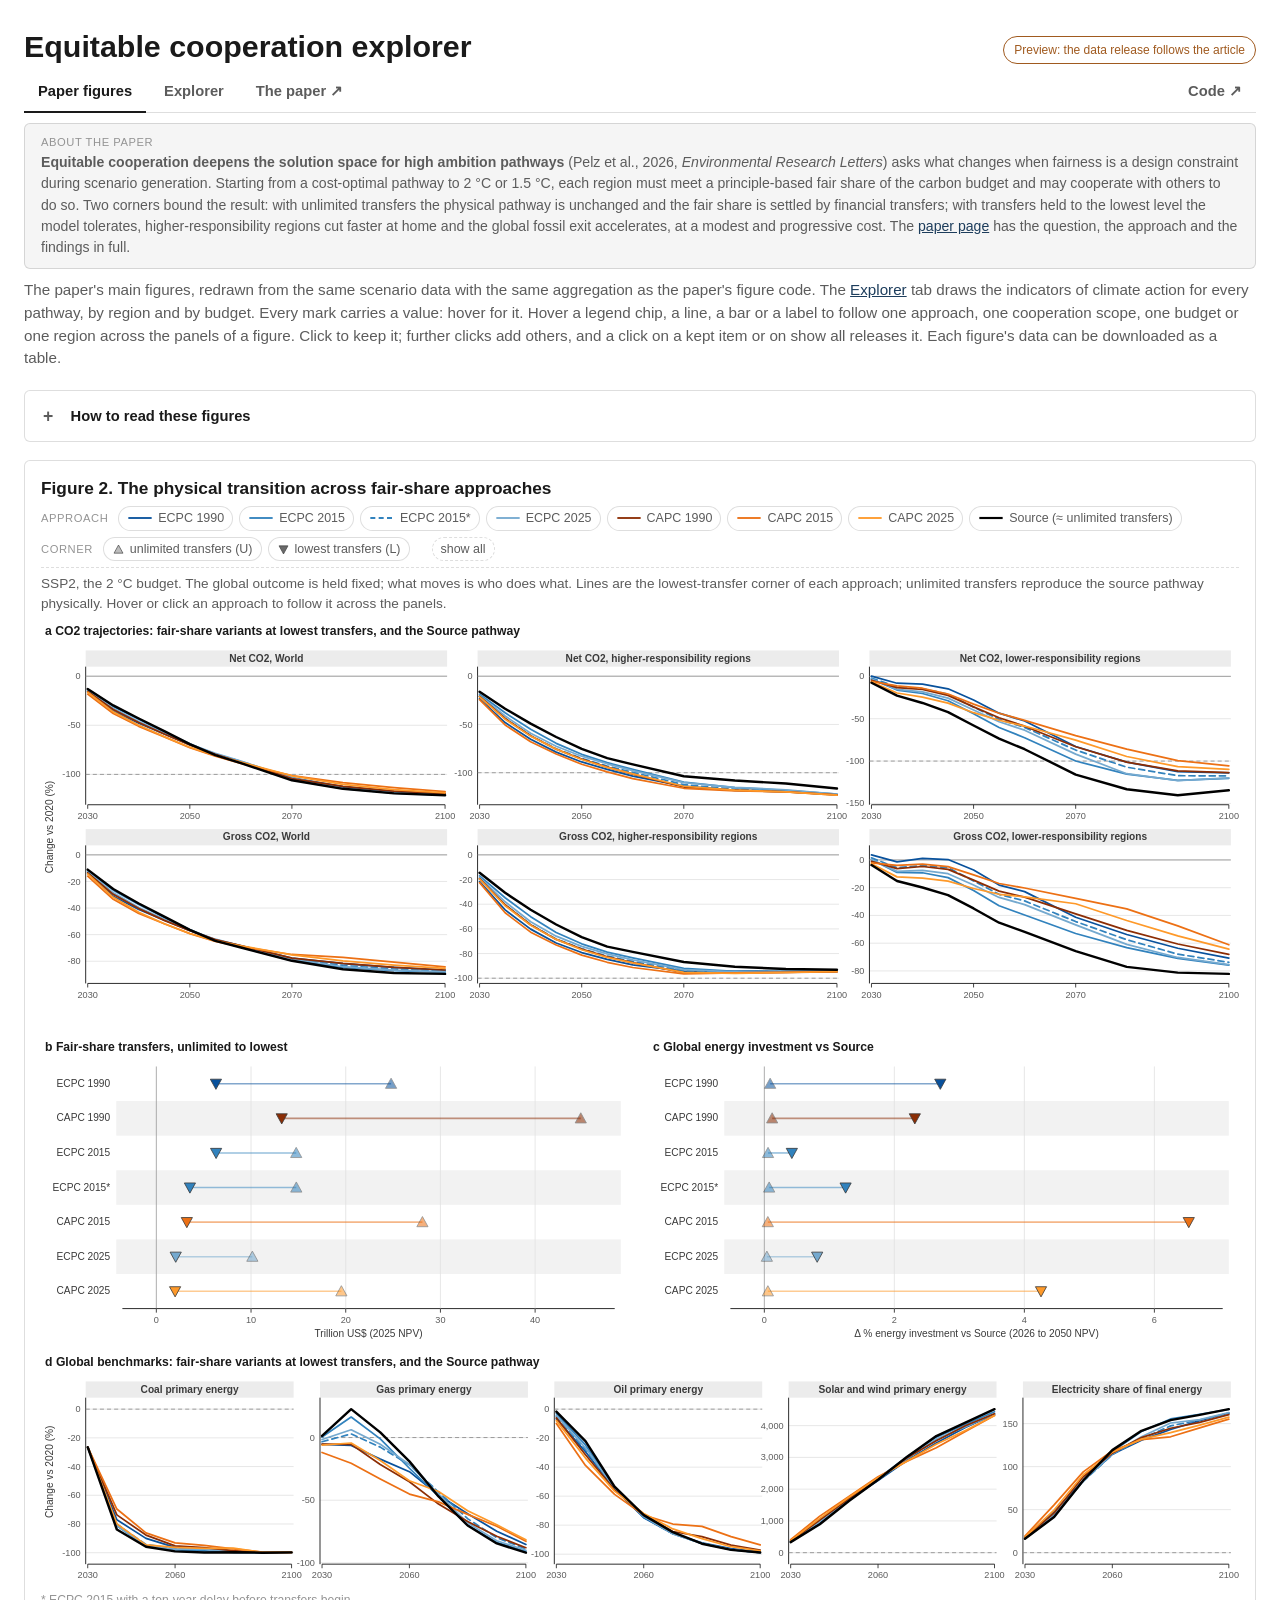
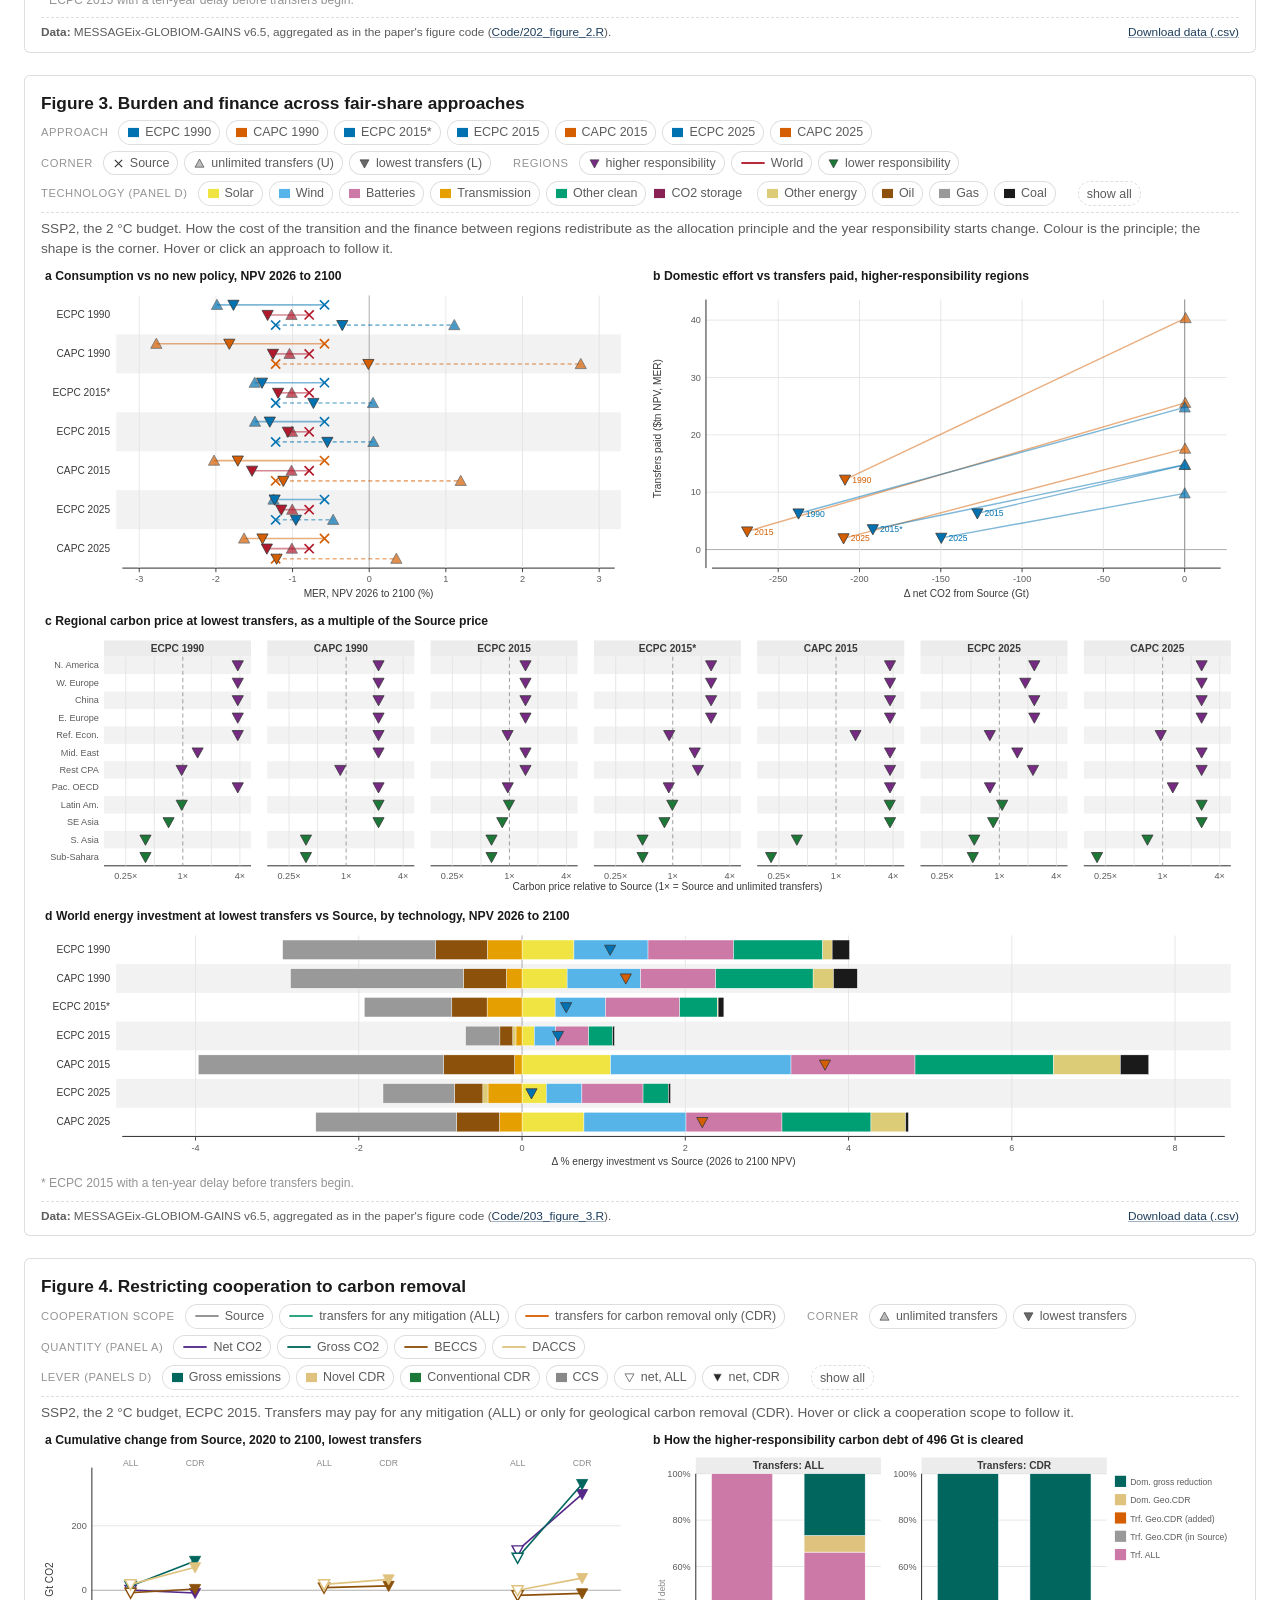
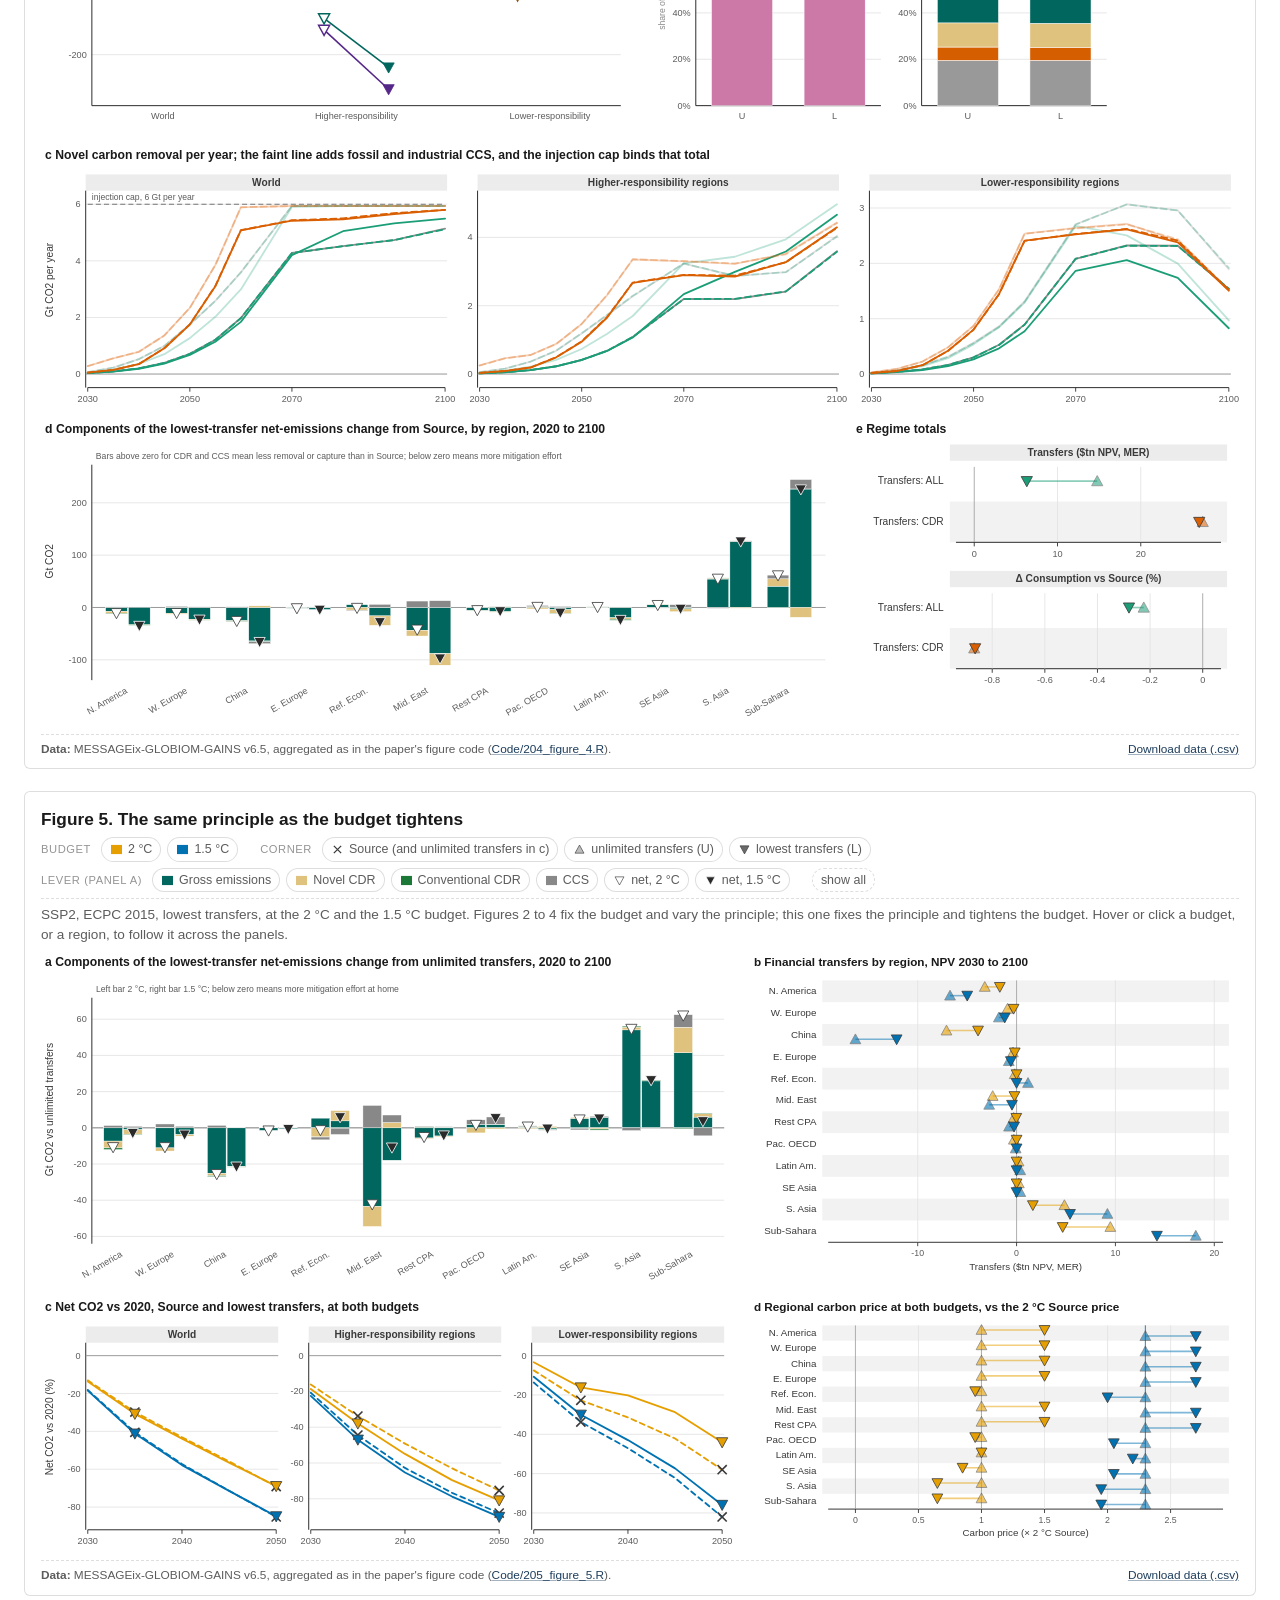
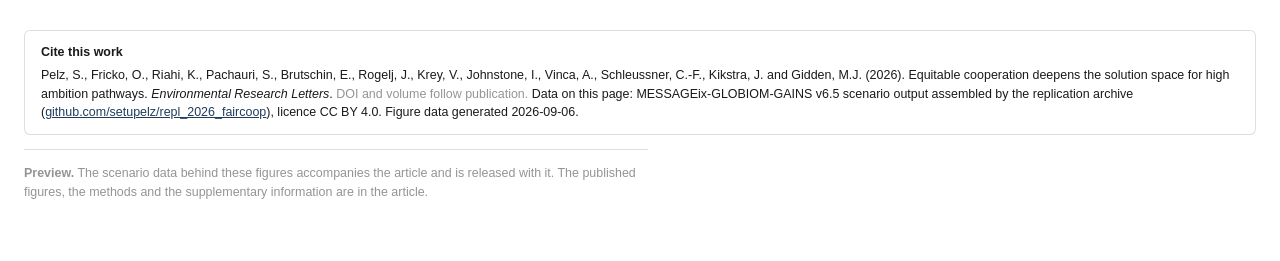
==== site/index.html @ 87c4bc82 "site: one how-to block on both tabs Fair shares and carbon debt, the two corners with their markers," ====
<!DOCTYPE html>
<html lang="en">
<head>
<meta charset="UTF-8">
<meta name="viewport" content="width=device-width, initial-scale=1.0">
<meta name="robots" content="noindex">
<title>Equitable cooperation deepens the solution space for high ambition pathways: explorer</title>
<link rel="stylesheet" href="app.css?v=11">
</head>
<body>
<div class="wrap">
  <header class="masthead">
    <h1>Equitable cooperation explorer</h1>
    <span class="badge">Preview: the data release follows the article</span>
  </header>
  <nav class="tabs"><a href="index.html" class="on">Paper figures</a><a href="explorer.html">Explorer</a><a href="https://setupelz.com/work/faircoop.html">The paper &#8599;</a><a href="https://github.com/setupelz/repl_2026_faircoop" class="right">Code &#8599;</a></nav>
  <div class="about">
    <div class="about-k">About the paper</div>
    <p><b>Equitable cooperation deepens the solution space for high ambition pathways</b> (Pelz et al., 2026,
    <em>Environmental Research Letters</em>) asks what changes when fairness is a design constraint during scenario
    generation. Starting from a cost-optimal pathway to 2 °C or 1.5 °C, each
    region must meet a principle-based fair share of the carbon budget and may cooperate with others to do so. Two
    corners bound the result: with unlimited transfers the physical pathway is unchanged and the fair share is settled
    by financial transfers; with transfers held to the lowest level the model tolerates, higher-responsibility regions cut faster at
    home and the global fossil exit accelerates, at a modest and progressive cost. The <a
    href="https://setupelz.com/work/faircoop.html">paper page</a> has the question, the approach and the findings in
    full.</p>
  </div>
  <p class="lede">The paper's main figures, redrawn from the same scenario data with the same aggregation as the paper's
  figure code. The <a href="explorer.html">Explorer</a> tab draws the indicators of climate action for every pathway,
  by region and by budget.
  Every mark carries a value: hover for it. Hover a legend chip, a line, a bar or a label to follow one approach, one cooperation scope, one budget or
  one region across the panels of a figure. Click to keep it; further clicks add others, and a click on a kept item
  or on show all releases it. Each figure's data can be downloaded as a table.</p>

  <details class="howto">
    <summary>How to read these figures</summary>
    <div class="howto-body">
      <div class="howto-note"><b>Fair shares and carbon debt.</b> Each region receives a share of the carbon budget
      under a fairness principle. A region that has already used more than its share carries a debt. It can pay the
      debt down by cutting emissions faster at home, by removing emissions at home, or by financing action in other
      regions.</div>
      <div class="howto-note"><b>The two corners.</b> Under <b>unlimited transfers</b> (U, up-pointing triangle in
      the paper figures) finance between regions is unlimited, the physical transition matches the cost-optimal
      source pathway, and the fair share is settled by financial transfers. Under <b>lowest transfers</b> (L,
      down-pointing triangle) finance is held to the lowest level the model tolerates, the higher-responsibility
      regions cut fossil fuels faster at home, and the regions with less historical responsibility gain room relative
      to the source pathway. A cross marks the source pathway.</div>
      <div class="howto-note"><b>The fair-share variants.</b> ECPC shares the budget by equal cumulative emissions
      per person, CAPC adjusts that share for capability, and the year is when responsibility starts to count (1990,
      2015 or 2025). The default pair is ECPC 2015 on the SSP2 narrative. ECPC 2015* is ECPC 2015 with a ten-year
      delay before transfers begin. Further pairs change the narrative (SSP1), the cooperation channel (novel carbon
      removal only) or the discount rate (1%). Each pair has both corners.</div>
      <div class="howto-note"><b>The carbon budgets.</b> Two budgets, both counted from 2020 and both allowing
      overshoot: one consistent with about 2 °C at a two-in-three chance and one with 1.5 °C at an even chance. The
      budget binds the emissions the fair-share rules cover. Land use, international shipping and aviation sit
      outside it, so total CO2 over 2020 to 2100 lands within a few percent of the budget for every line.</div>
      <div class="howto-note"><b>Transfers, investment and consumption.</b> Transfers and investment are present
      values at 2025 of flows from 2026, in market exchange rate dollars. Consumption changes are the same present
      value against the no-new-policy baseline or against the source pathway.</div>
    </div>
  </details>

  <div class="grid" id="figgrid"></div>

  <footer>
    <div class="citeblock"><b>Cite this work</b>
    Pelz, S., Fricko, O., Riahi, K., Pachauri, S., Brutschin, E., Rogelj, J., Krey, V., Johnstone, I., Vinca, A.,
    Schleussner, C.-F., Kikstra, J. and Gidden, M.J. (2026). Equitable cooperation deepens the solution space for
    high ambition pathways. <em>Environmental Research Letters</em>.
    <span class="faint">DOI and volume follow publication.</span>
    Data on this page: MESSAGEix-GLOBIOM-GAINS v6.5 scenario output assembled by the replication archive
    (<a href="https://github.com/setupelz/repl_2026_faircoop">github.com/setupelz/repl_2026_faircoop</a>),
    licence CC BY 4.0. Figure data generated <span id="generated"></span>.</div>
    <p class="foot-note"><b>Preview.</b> The scenario data behind these figures accompanies the article and is
    released with it. The published figures, the methods and the supplementary information are in the article.</p>
  </footer>
</div>
<div id="tip"></div>
<script src="vendor/d3.v7.min.js"></script>
<script src="figures.js?v=3"></script>
</body>
</html>
---- site/app.css ----
:root{
  --bg:#ffffff; --surface:#ffffff; --surface2:#f5f5f5; --border:rgba(0,0,0,.13);
  --text:#1a1a1a; --text-dim:#5c5c5c; --text-faint:#949494;
  --u:#E69F00; --l:#0072B2; --link:#1d3d5c; --warn:#a05a1f;
  --radius:6px;
}
@media (prefers-color-scheme: dark){
  :root{
    --bg:#1c1a18; --surface:#242220; --surface2:#2c2926; --border:rgba(255,245,235,.13);
    --text:#ece7e0; --text-dim:#a89f94; --text-faint:#7a7268; --link:#9fc1e0;
    --warn:#d69a55;
  }
}
*{box-sizing:border-box; margin:0}
body{background:var(--bg); color:var(--text); font-family:Arial,Helvetica,sans-serif; font-size:15px; line-height:1.5;}
.wrap{max-width:1280px; margin:0 auto; padding:28px 24px 60px}
header.masthead{display:flex; justify-content:space-between; align-items:flex-end; gap:16px; flex-wrap:wrap; margin-bottom:6px}
h1{font-weight:700; font-size:clamp(1.5rem,2.6vw,1.9rem); line-height:1.2}
.badge{font-size:.75rem; padding:4px 10px; border:1px solid var(--warn); color:var(--warn); border-radius:99px; white-space:nowrap}
.lede{color:var(--text-dim); margin:10px 0 20px; font-size:.95rem}
nav.tabs{display:flex; gap:4px; border-bottom:1px solid var(--border); margin:8px 0 6px}
nav.tabs a{padding:8px 14px; text-decoration:none; color:var(--text-dim); border-bottom:2px solid transparent; margin-bottom:-1px; font-weight:600; font-size:.92rem}
nav.tabs a.on{color:var(--text); border-bottom-color:var(--text)}
.prose{max-width:92ch; font-size:.95rem; line-height:1.6}
.prose h2{font-size:1.15rem; margin:26px 0 8px}
.prose p{margin:6px 0}
.prose ul{margin:6px 0 6px 1.2em}
.prose li{margin:3px 0}
.prose code{font-size:.85em}
.faint{color:var(--text-faint)}
a{color:var(--link)}
/* ---------- how to read ---------- */
details.howto{background:var(--surface); border:1px solid var(--border); border-radius:var(--radius); margin-bottom:18px; overflow:hidden}
details.howto summary{cursor:pointer; padding:12px 18px; font-weight:600; font-size:.92rem; list-style:none; display:flex; align-items:center; gap:10px}
details.howto summary::before{content:"+"; font-size:1.1rem; color:var(--text-dim); width:1em}
details.howto[open] summary::before{content:"–"}
.howto-body{padding:4px 20px 12px; border-top:1px solid var(--border)}
.howto-note{font-size:.86rem; color:var(--text-dim); line-height:1.55; padding-top:10px}
.howto-note + .howto-note{border-top:1px dashed var(--border); margin-top:8px}
/* ---------- controls ---------- */
.controls{display:flex; flex-wrap:wrap; gap:14px 26px; align-items:flex-start; background:var(--surface); border:1px solid var(--border); border-radius:var(--radius); padding:12px 16px; margin-bottom:10px}
.ctl{display:flex; flex-direction:column; gap:4px; min-width:0}
.ctl label{font-size:.72rem; letter-spacing:.05em; text-transform:uppercase; color:var(--text-faint)}
.seg{display:inline-flex; border:1px solid var(--border); border-radius:99px; overflow:hidden}
.seg button{border:none; background:none; color:var(--text-dim); font:inherit; font-size:.82rem; padding:4px 12px; cursor:pointer}
.seg button + button{border-left:1px solid var(--border)}
.seg button.on{background:var(--text); color:var(--bg)}
.ctl select{font:inherit; font-size:.85rem; padding:4px 8px; border:1px solid var(--border); border-radius:var(--radius); background:var(--surface); color:var(--text); max-width:280px}
.check{display:inline-flex; align-items:center; gap:6px; font-size:.85rem; color:var(--text); cursor:pointer}
.check.off{color:var(--text-faint); cursor:default}
.drawer{flex-basis:100%}
.drawer summary{cursor:pointer; font-size:.82rem; color:var(--text-dim); list-style:none}
.drawer summary::before{content:"▸ "; color:var(--text-faint)}
.drawer[open] summary::before{content:"▾ "}
.chipgroups{display:flex; flex-wrap:wrap; gap:10px 28px; padding:8px 0 2px}
.chipgroup{display:flex; flex-direction:column; gap:5px}
.chipgroup .gl{font-size:.7rem; letter-spacing:.05em; text-transform:uppercase; color:var(--text-faint)}
.chips{display:flex; flex-wrap:wrap; gap:6px}
.chip{border:1px solid var(--border); background:var(--surface); color:var(--text-dim); border-radius:99px; font:inherit; font-size:.78rem; padding:3px 10px; cursor:pointer; display:inline-flex; align-items:center; gap:6px}
.chip.on{border-color:var(--text); color:var(--text); background:var(--surface2)}
.chip:disabled{opacity:.4; cursor:not-allowed}
.chip.default{cursor:default; background:var(--text); color:var(--bg); border-color:var(--text)}
.chip svg{width:26px; height:8px; overflow:visible}
.drawer .note{font-size:.74rem; color:var(--text-faint); padding-top:6px}
/* ---------- legend ---------- */
.legendbar{display:flex; flex-wrap:wrap; gap:6px 18px; font-size:.8rem; color:var(--text-dim); padding:4px 4px 10px}
.legendbar .li{display:inline-flex; align-items:center; gap:7px}
.legendbar svg{width:30px; height:10px; overflow:visible}
/* ---------- cumulative strip ---------- */
.strip{background:var(--surface); border:1px solid var(--border); border-radius:var(--radius); padding:12px 16px 8px; margin-bottom:18px}
.strip h2{font-weight:700; font-size:1rem; line-height:1.3}
.strip .sub{font-size:.82rem; color:var(--text-dim); margin:2px 0 6px}
.strip svg{width:100%; height:auto; display:block; background:#ffffff; border-radius:4px}
.multiples .mhead{display:flex; justify-content:space-between; gap:16px; align-items:flex-start; flex-wrap:wrap; margin-bottom:8px}
.multiples .ctl{display:flex; flex-direction:column; gap:4px}
.multiples .ctl label{font-size:.72rem; letter-spacing:.05em; text-transform:uppercase; color:var(--text-faint)}
.multiples select{font:inherit; font-size:.85rem; padding:4px 8px; border:1px solid var(--border); border-radius:var(--radius); background:var(--surface); color:var(--text); max-width:360px}
/* ---------- grid ---------- */
.grid{display:grid; grid-template-columns:1fr; gap:22px; align-items:start; margin-top:8px}
@media (max-width:480px){ .grid{grid-template-columns:1fr} }
.card{background:var(--surface); border:1px solid var(--border); border-radius:var(--radius); padding:14px 16px 10px; min-width:0}
.card h2{font-weight:700; font-size:1.08rem; line-height:1.3}
.card .sub{font-size:.85rem; color:var(--text-dim); margin:3px 0 8px; line-height:1.45}
/* The chart is always drawn on a white ground, so its fixed colours read under either page theme. */
.card svg.panelchart{width:100%; height:auto; display:block; user-select:none; -webkit-user-select:none; background:#ffffff; border-radius:4px}
.datafoot{font-size:.74rem; color:var(--text-dim); border-top:1px dashed var(--border); margin-top:8px; padding-top:6px; display:flex; justify-content:space-between; gap:12px; flex-wrap:wrap; align-items:baseline}
.datafoot a{color:var(--link); cursor:pointer; text-decoration:underline; text-decoration-color:rgba(29,61,92,.4)}
.datafoot .actions{white-space:nowrap}
/* ---------- modal ---------- */
#modal-overlay{position:fixed; inset:0; background:rgba(20,16,12,.45); z-index:50; display:none; align-items:flex-start; justify-content:center; padding:6vh 16px}
#modal-overlay.show{display:flex}
#modal{background:var(--bg); border:1px solid var(--border); border-radius:8px; max-width:640px; width:100%; max-height:82vh; overflow-y:auto; padding:20px 22px}
#modal h3{font-weight:700; font-size:1rem; margin-bottom:2px; display:flex; justify-content:space-between; align-items:baseline}
#modal h3 button{border:none; background:none; font-size:1.1rem; color:var(--text-dim); cursor:pointer}
#modal h4{font-size:.85rem; font-weight:700; color:var(--text); margin:16px 0 6px}
#modal .srcblock{border-left:2px solid var(--border); padding:6px 12px; margin:8px 0; font-size:.8rem}
#modal .srcblock .meta{color:var(--text-faint); font-size:.74rem; margin-top:4px}
#modal .citebox{background:var(--surface); border:1px solid var(--border); border-radius:var(--radius); padding:8px 12px; font-size:.76rem; margin-top:6px}
.citeblock{background:var(--surface); border:1px solid var(--border); border-radius:var(--radius); padding:12px 16px; margin-top:14px; font-size:.78rem}
.citeblock b{display:block; margin-bottom:4px}
.citeblock code{display:block; background:var(--surface2); border-radius:4px; padding:6px 9px; margin:6px 0; font-size:.7rem; white-space:pre-wrap}
footer{margin-top:34px}
.foot-note{font-size:.78rem; color:var(--text-faint); border-top:1px solid var(--border); padding-top:14px; max-width:90ch; margin-top:14px}
#tip{position:fixed; pointer-events:none; background:var(--text); color:var(--bg); font-size:.78rem; padding:6px 9px; border-radius:5px; opacity:0; transition:opacity .12s; max-width:280px; z-index:99; line-height:1.35}
@media (prefers-reduced-motion:no-preference){
  .card{animation:fadeUp .5s cubic-bezier(.2,.7,.3,1) backwards}
  @keyframes fadeUp{from{opacity:0; transform:translateY(8px)}}
  .panelchart path.series{transition:opacity .35s}
}

/* the control bar stays in view while scrolling */
.sticky-bar{position:sticky; top:0; z-index:20; background:var(--bg); box-shadow:0 6px 12px -8px rgba(0,0,0,.25); padding-top:4px}
.sticky-bar .controls{margin-bottom:6px}

/* ---------- paper figures tab ---------- */
nav.tabs a.right{margin-left:auto}
.figcard .figgrid{display:grid; grid-template-columns:repeat(12,1fr); gap:10px 18px; align-items:start; margin-top:8px}
.fpanel{min-width:0; background:#ffffff; border-radius:4px}
.fpanel svg{user-select:none; -webkit-user-select:none}
.fhead{position:sticky; top:0; z-index:6; background:var(--surface); padding:2px 0 6px; border-bottom:1px dashed var(--border); margin-bottom:6px}
.flegend{display:flex; flex-wrap:wrap; gap:6px 22px; margin:6px 0 0}
.fchip.static{border-color:transparent; padding-left:0}
.fchip.clear{border-style:dashed}
.flgroup{display:flex; flex-wrap:wrap; align-items:center; gap:4px 6px}
.flt{font-size:.7rem; letter-spacing:.05em; text-transform:uppercase; color:var(--text-faint); margin-right:4px}
.fchip{display:inline-flex; align-items:center; gap:5px; font-size:.78rem; color:var(--text-dim); padding:2px 8px; border:1px solid var(--border); border-radius:99px; background:var(--surface); transition:opacity .2s}
.fchip.dim{opacity:.35}
.fchip.pin{border-color:var(--text); color:var(--text)}
.fchip svg.ls{width:26px; height:10px; overflow:visible}
.fchip svg.ss{width:13px; height:13px; overflow:visible}
.fchip svg.sw{width:13px; height:11px}
.fnote{font-size:.76rem; color:var(--text-faint); margin-top:4px}
.figcard [data-k]{transition:opacity .2s}
@media (max-width:760px){ .figcard .figgrid{grid-template-columns:1fr} .fpanel{grid-column:span 1 !important} }

/* ---------- about the paper ---------- */
.about{background:var(--surface2); border:1px solid var(--border); border-radius:var(--radius); padding:10px 16px; margin:10px 0 6px; font-size:.88rem; color:var(--text-dim); line-height:1.5}
.about-k{font-size:.7rem; letter-spacing:.05em; text-transform:uppercase; color:var(--text-faint); margin-bottom:2px}
.about p{margin:0}
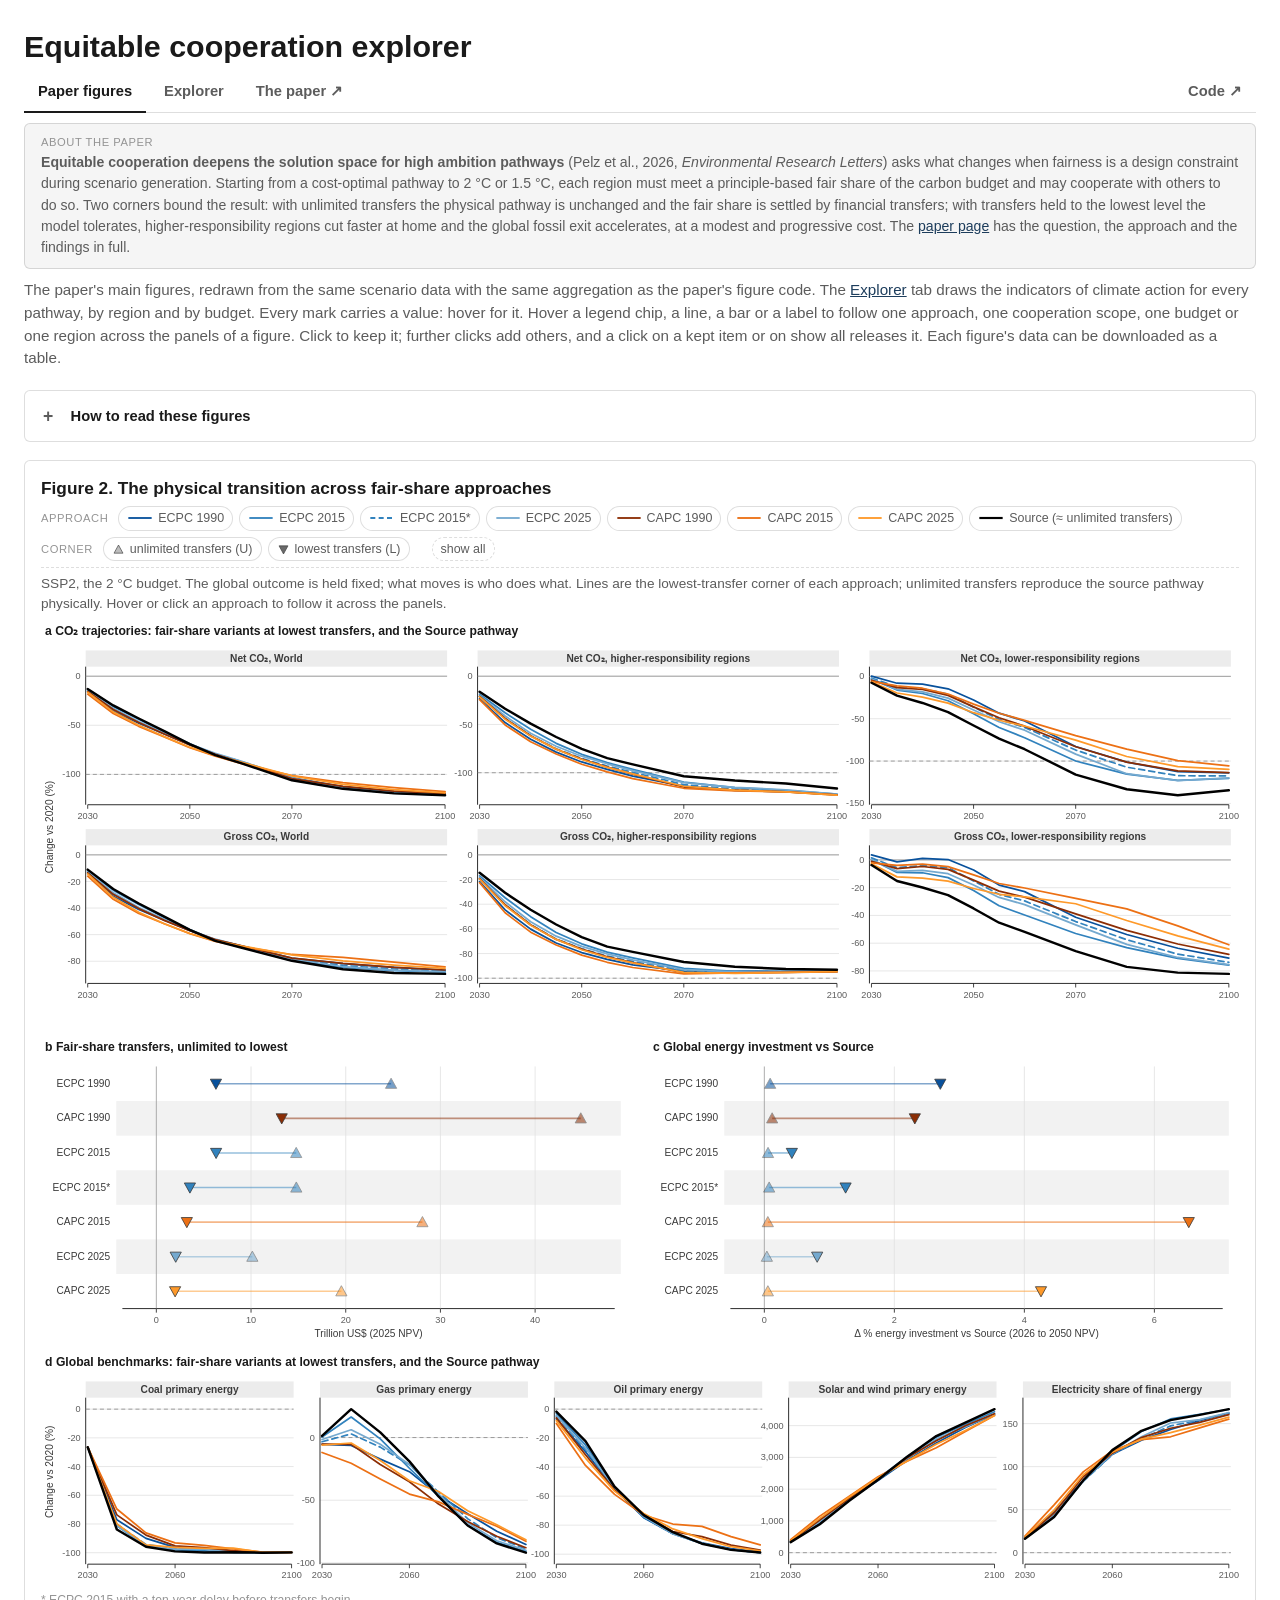
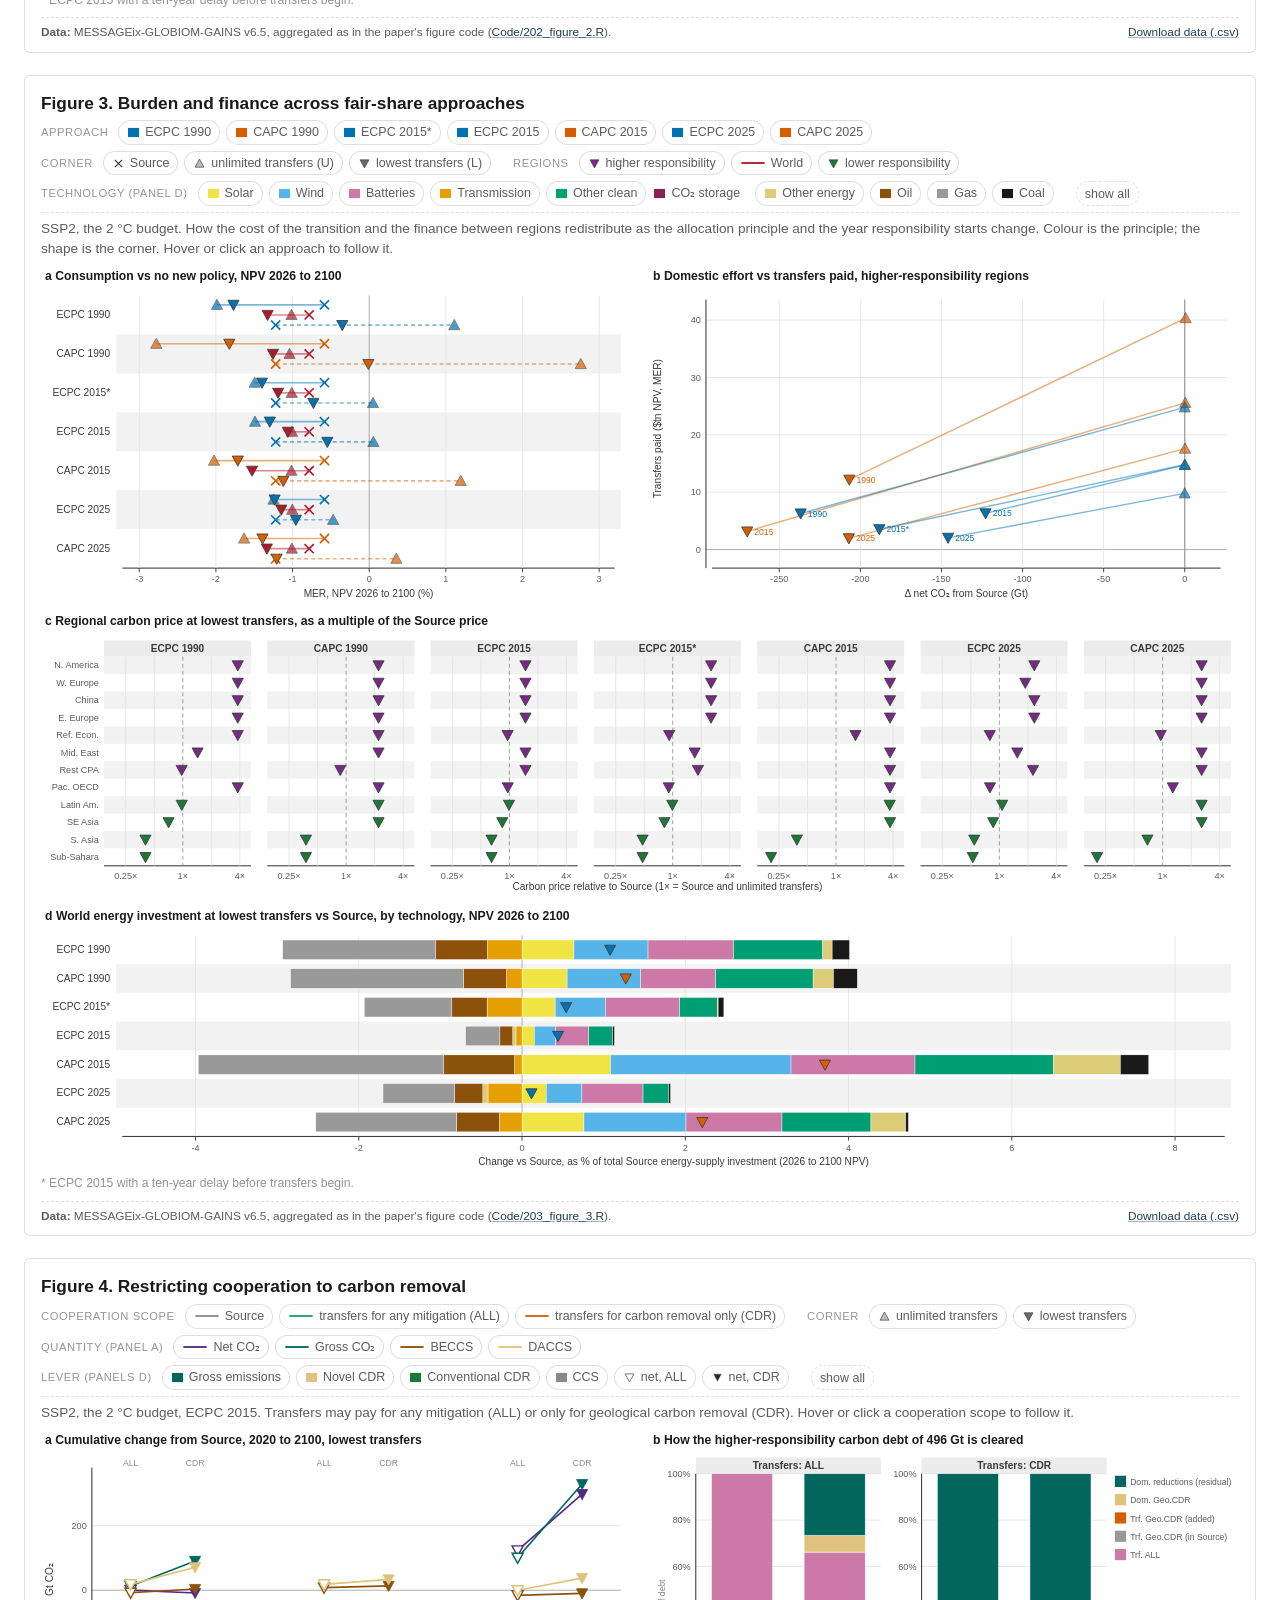
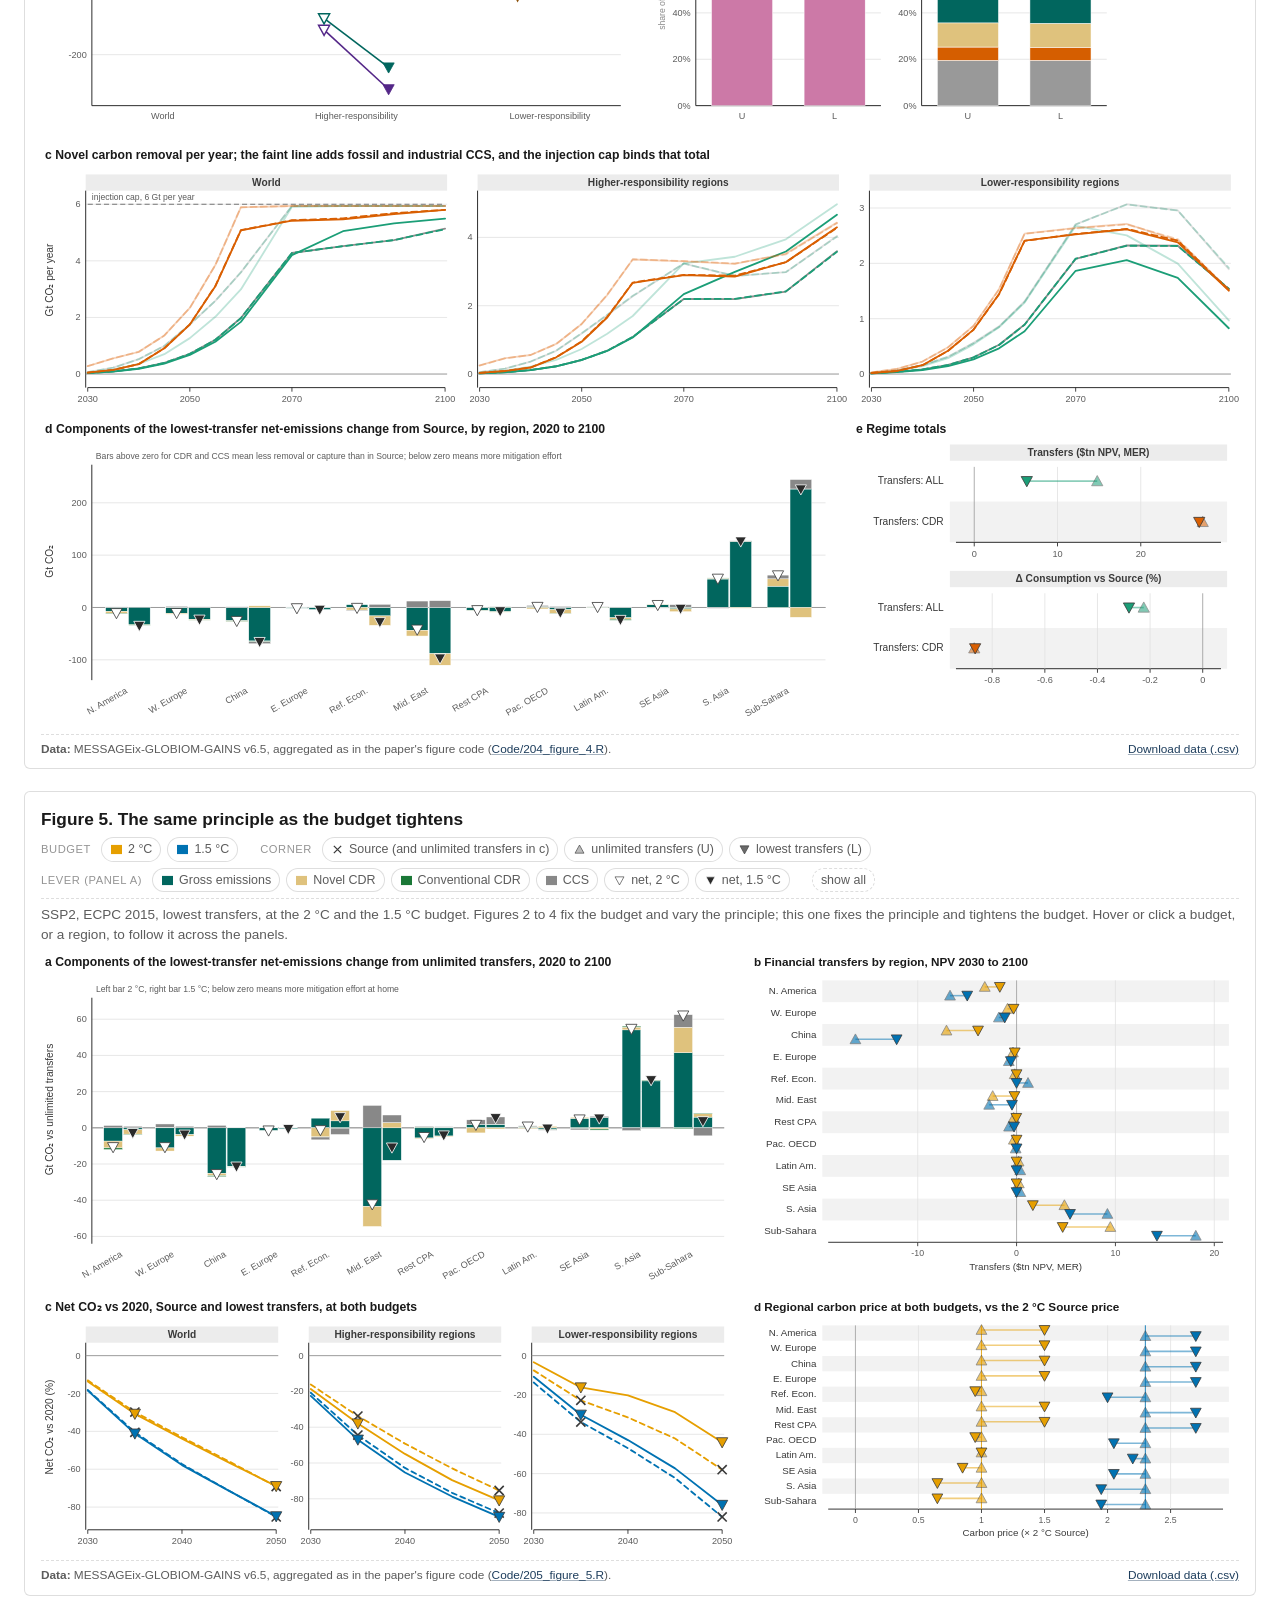
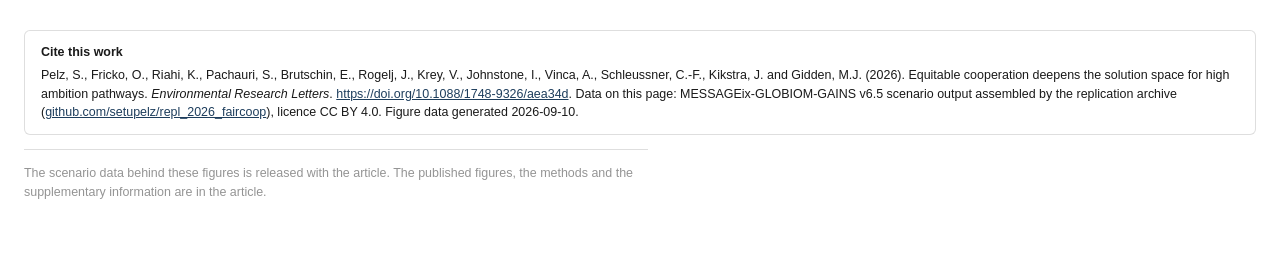
==== commit e5188b07: "feat(site): lift preview gate, add article DOI, rebuild data" ====
--- a/site/index.html
+++ b/site/index.html
@@ -3,7 +3,6 @@
 <head>
 <meta charset="UTF-8">
 <meta name="viewport" content="width=device-width, initial-scale=1.0">
-<meta name="robots" content="noindex">
 <title>Equitable cooperation deepens the solution space for high ambition pathways: explorer</title>
 <link rel="stylesheet" href="app.css?v=11">
 </head>
@@ -11,7 +10,6 @@
 <div class="wrap">
   <header class="masthead">
     <h1>Equitable cooperation explorer</h1>
-    <span class="badge">Preview: the data release follows the article</span>
   </header>
   <nav class="tabs"><a href="index.html" class="on">Paper figures</a><a href="explorer.html">Explorer</a><a href="https://setupelz.com/work/faircoop.html">The paper &#8599;</a><a href="https://github.com/setupelz/repl_2026_faircoop" class="right">Code &#8599;</a></nav>
   <div class="about">
@@ -54,7 +52,7 @@
       <div class="howto-note"><b>The carbon budgets.</b> Two budgets, both counted from 2020 and both allowing
       overshoot: one consistent with about 2 °C at a two-in-three chance and one with 1.5 °C at an even chance. The
       budget binds the emissions the fair-share rules cover. Land use, international shipping and aviation sit
-      outside it, so total CO2 over 2020 to 2100 lands within a few percent of the budget for every line.</div>
+      outside it, so total CO₂ over 2020 to 2100 lands within a few percent of the budget for every line.</div>
       <div class="howto-note"><b>Transfers, investment and consumption.</b> Transfers and investment are present
       values at 2025 of flows from 2026, in market exchange rate dollars. Consumption changes are the same present
       value against the no-new-policy baseline or against the source pathway.</div>
@@ -68,12 +66,11 @@
     Pelz, S., Fricko, O., Riahi, K., Pachauri, S., Brutschin, E., Rogelj, J., Krey, V., Johnstone, I., Vinca, A.,
     Schleussner, C.-F., Kikstra, J. and Gidden, M.J. (2026). Equitable cooperation deepens the solution space for
     high ambition pathways. <em>Environmental Research Letters</em>.
-    <span class="faint">DOI and volume follow publication.</span>
+    <a href="https://doi.org/10.1088/1748-9326/aea34d">https://doi.org/10.1088/1748-9326/aea34d</a>.
     Data on this page: MESSAGEix-GLOBIOM-GAINS v6.5 scenario output assembled by the replication archive
     (<a href="https://github.com/setupelz/repl_2026_faircoop">github.com/setupelz/repl_2026_faircoop</a>),
     licence CC BY 4.0. Figure data generated <span id="generated"></span>.</div>
-    <p class="foot-note"><b>Preview.</b> The scenario data behind these figures accompanies the article and is
-    released with it. The published figures, the methods and the supplementary information are in the article.</p>
+    <p class="foot-note">The scenario data behind these figures is released with the article. The published figures, the methods and the supplementary information are in the article.</p>
   </footer>
 </div>
 <div id="tip"></div>
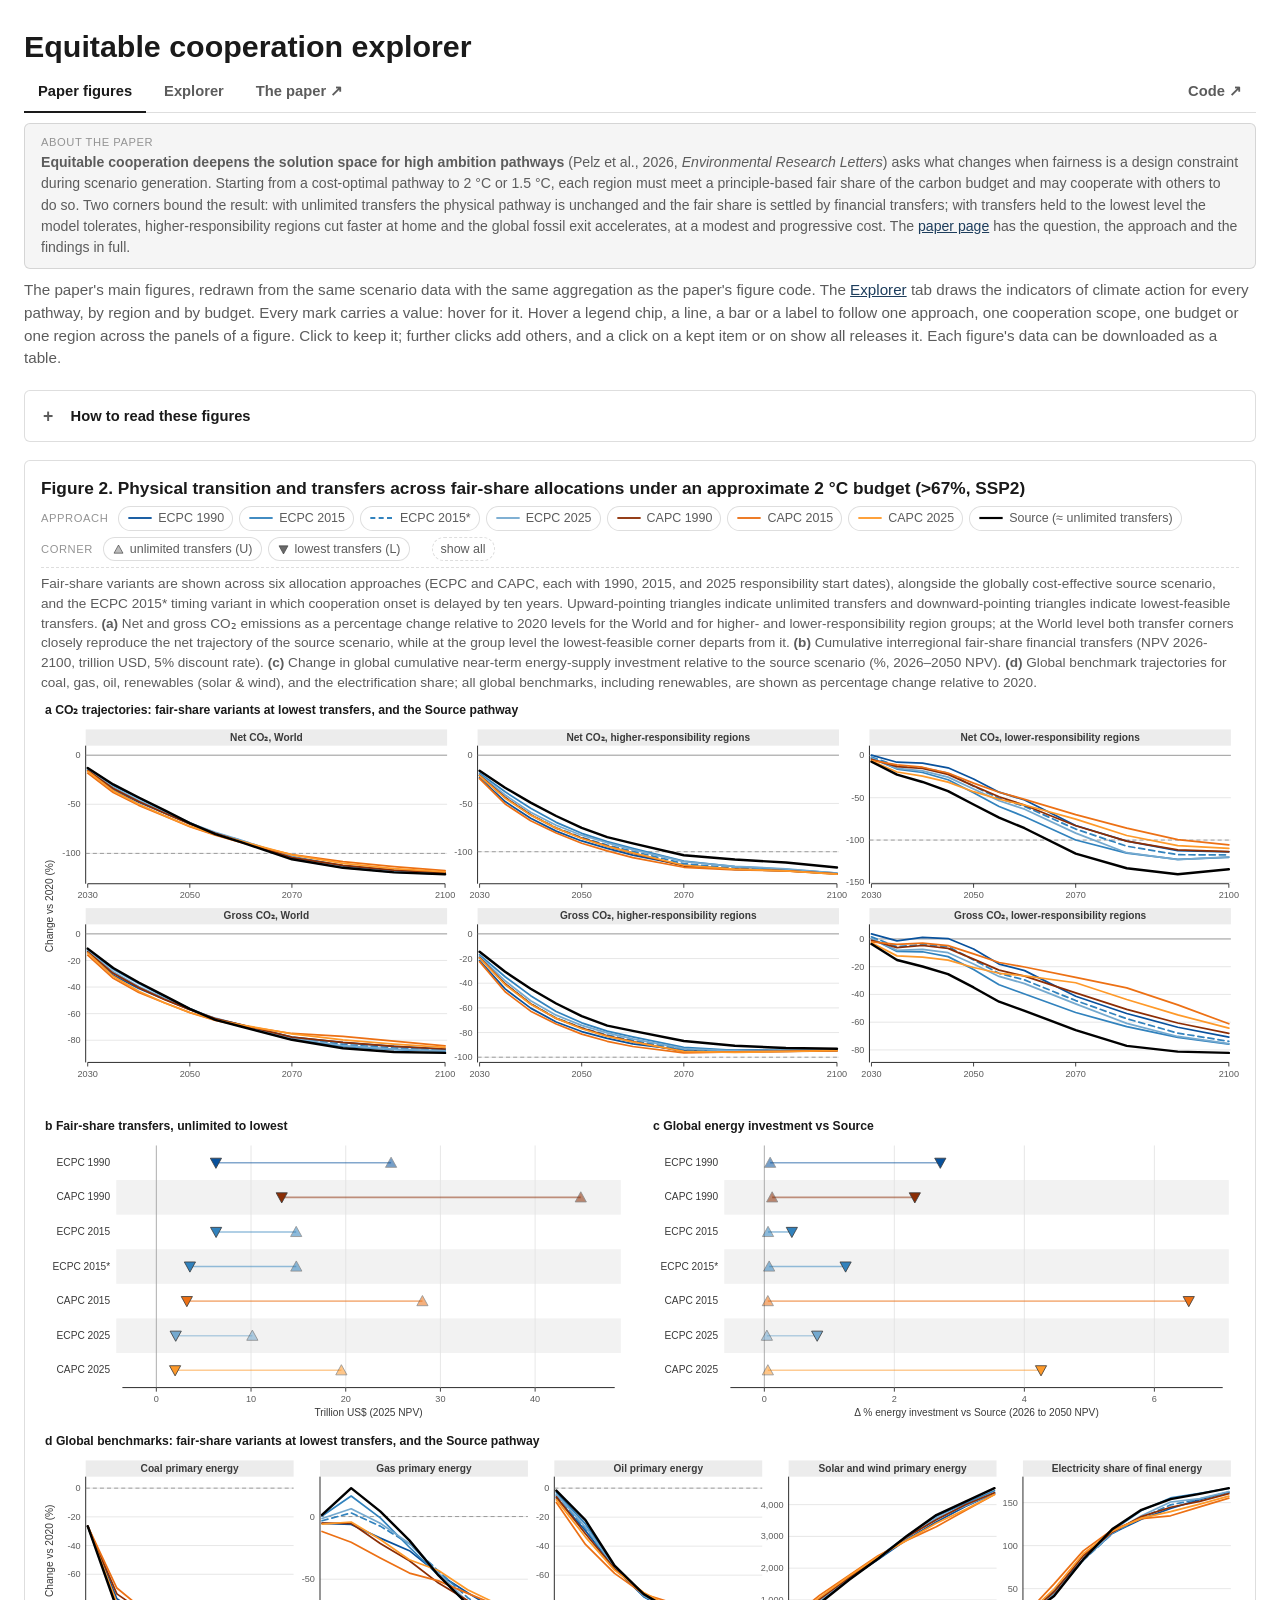
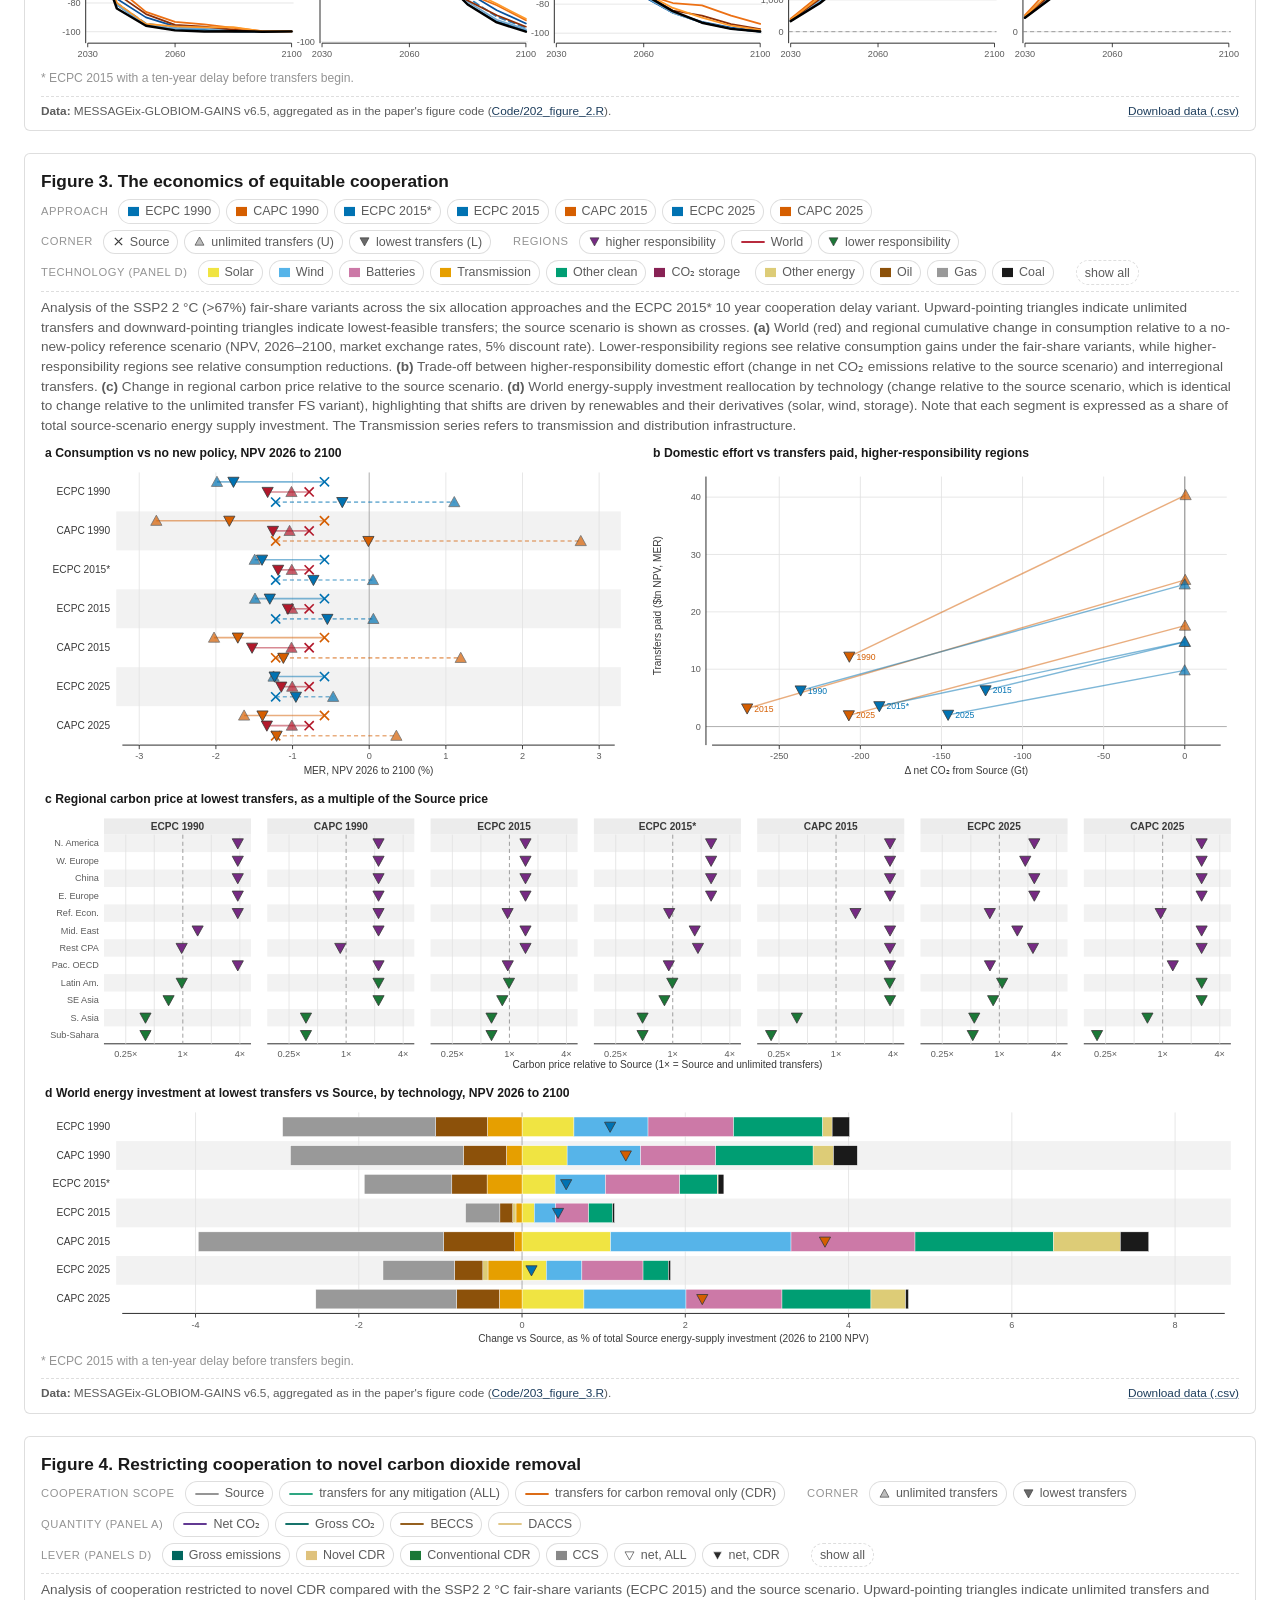
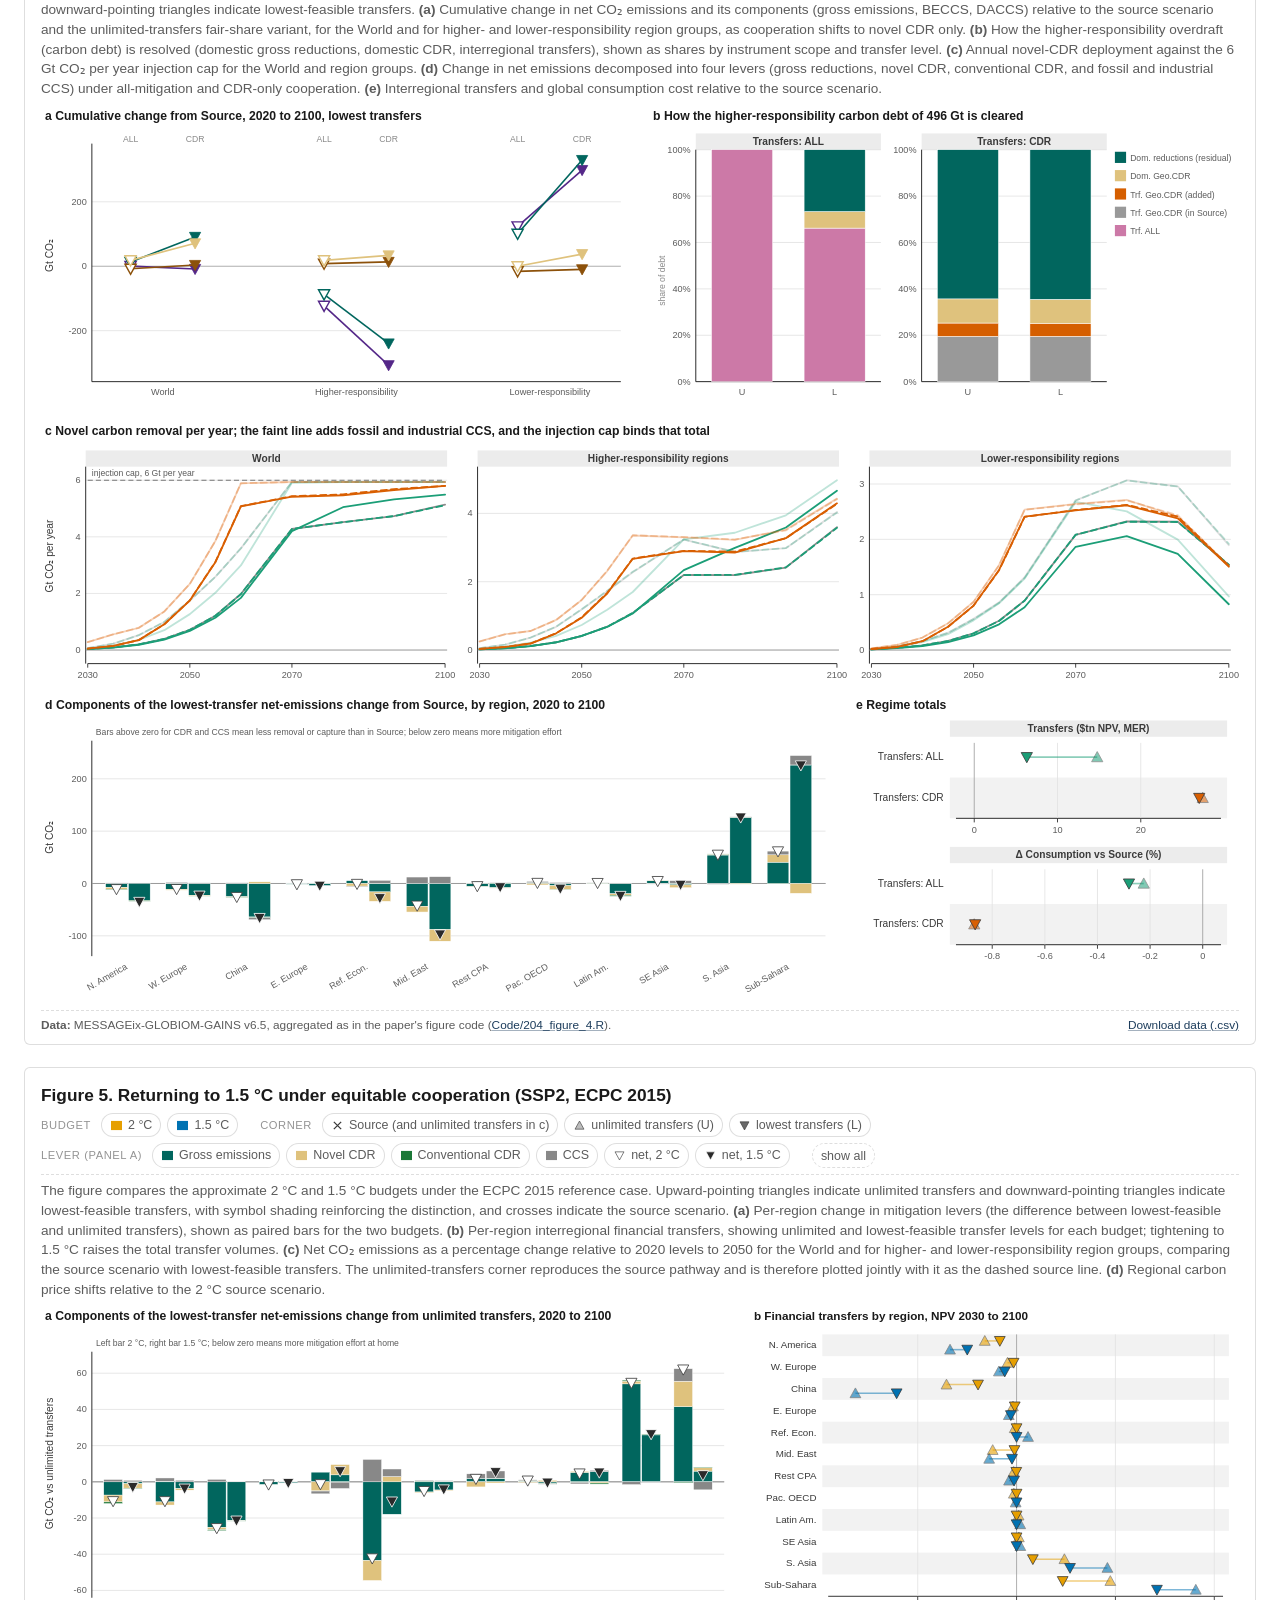
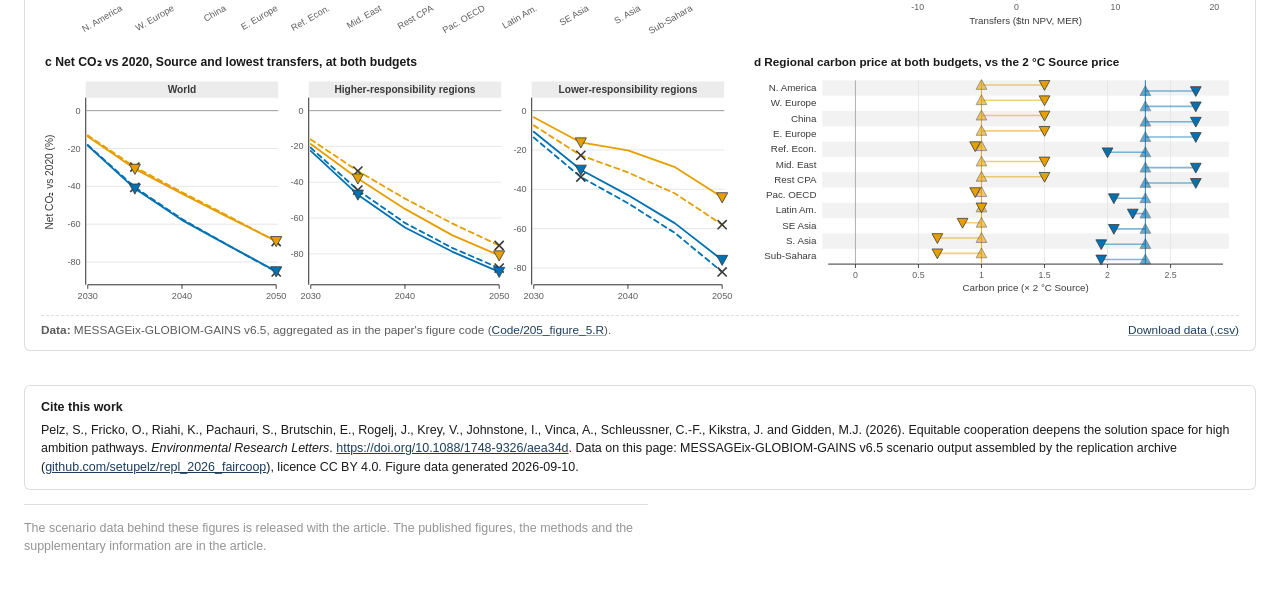
==== commit 504e7d32: "site: bump script versions so browsers fetch the current app.js and figures.js" ====
--- a/site/index.html
+++ b/site/index.html
@@ -75,6 +75,6 @@
 </div>
 <div id="tip"></div>
 <script src="vendor/d3.v7.min.js"></script>
-<script src="figures.js?v=3"></script>
+<script src="figures.js?v=4"></script>
 </body>
 </html>
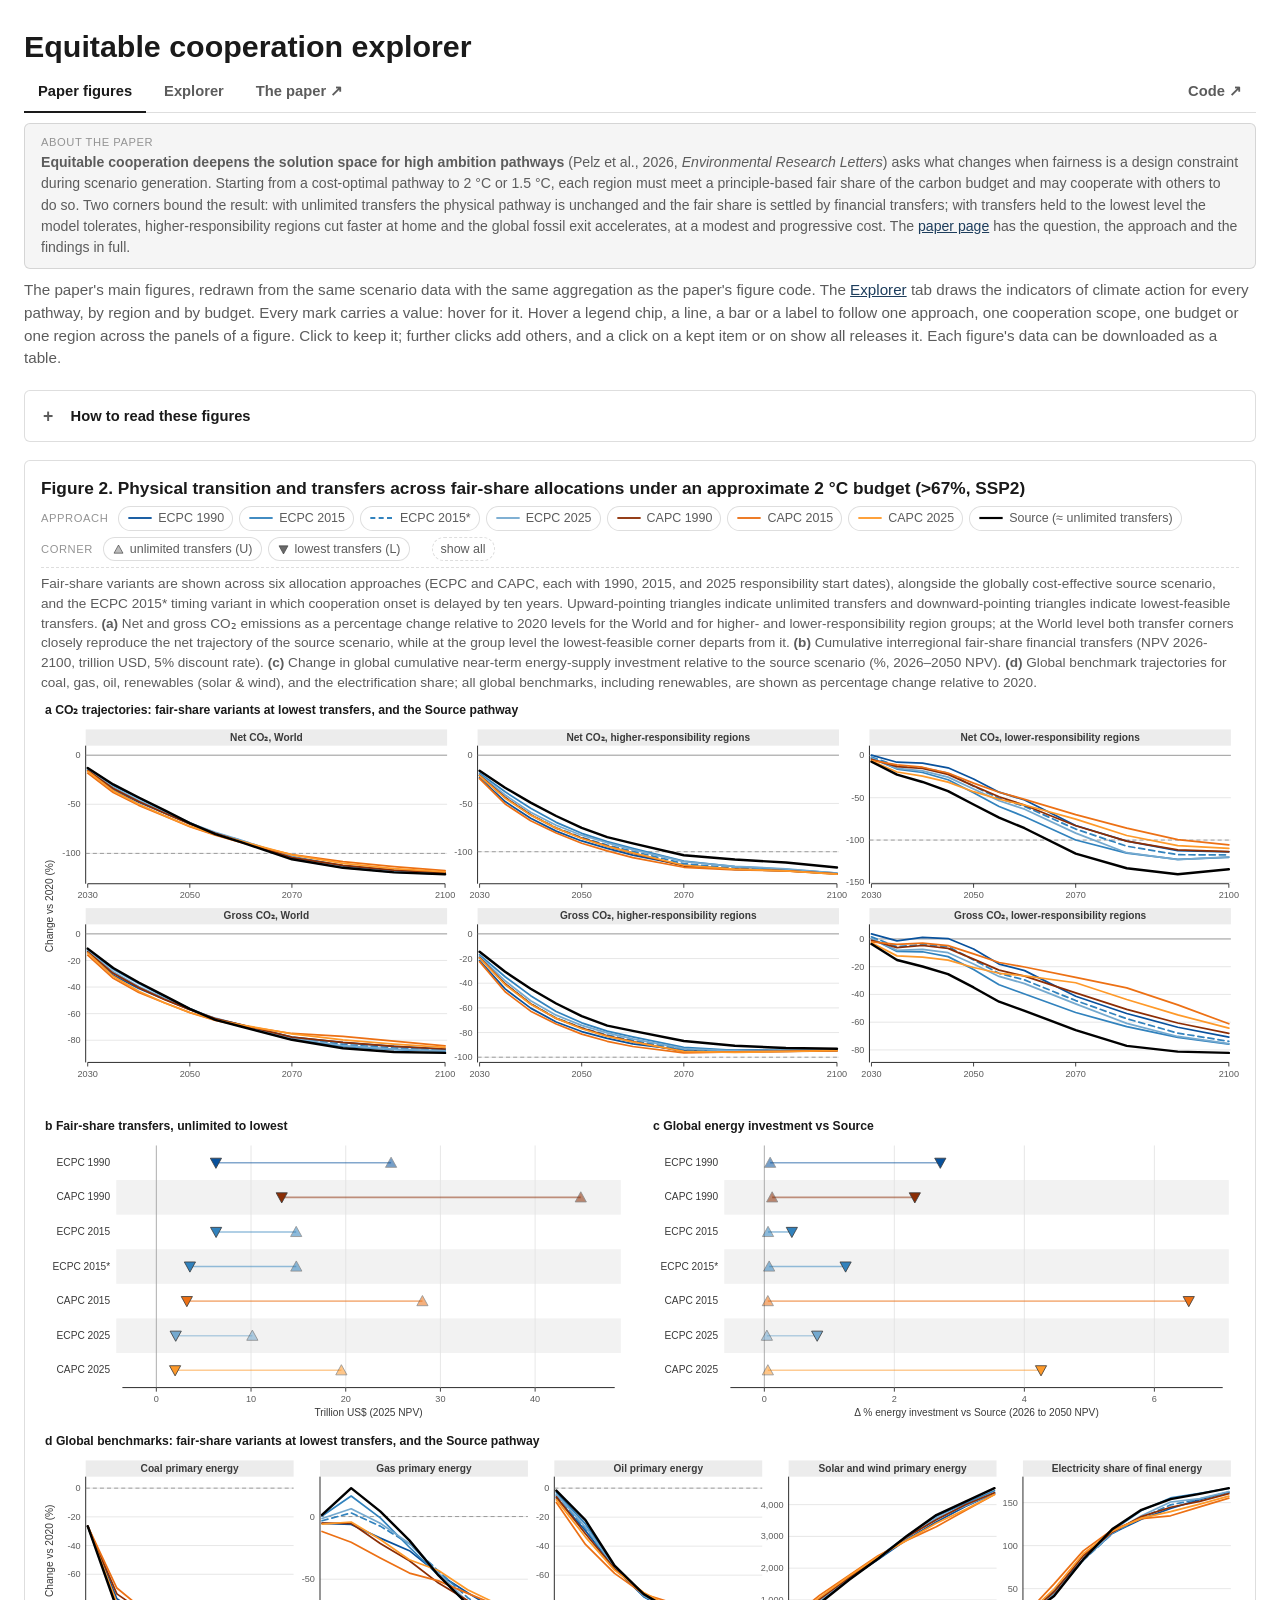
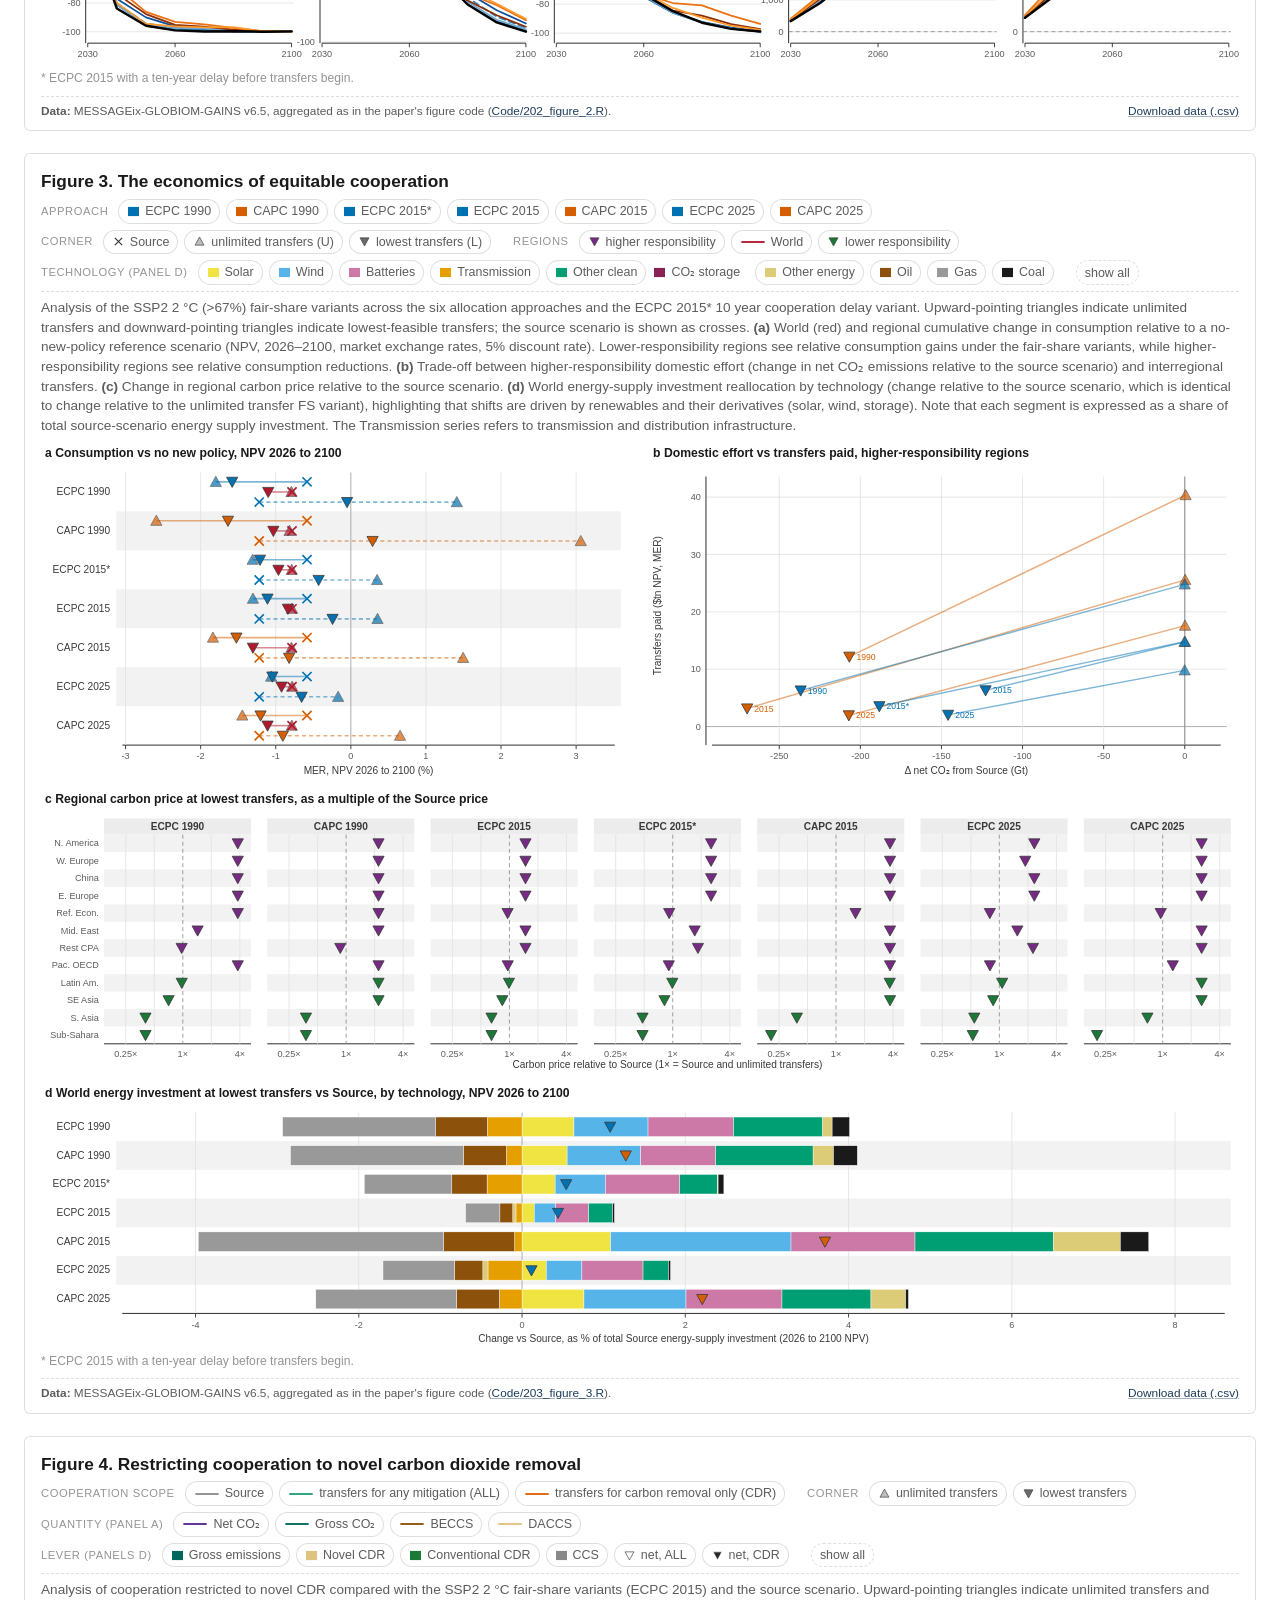
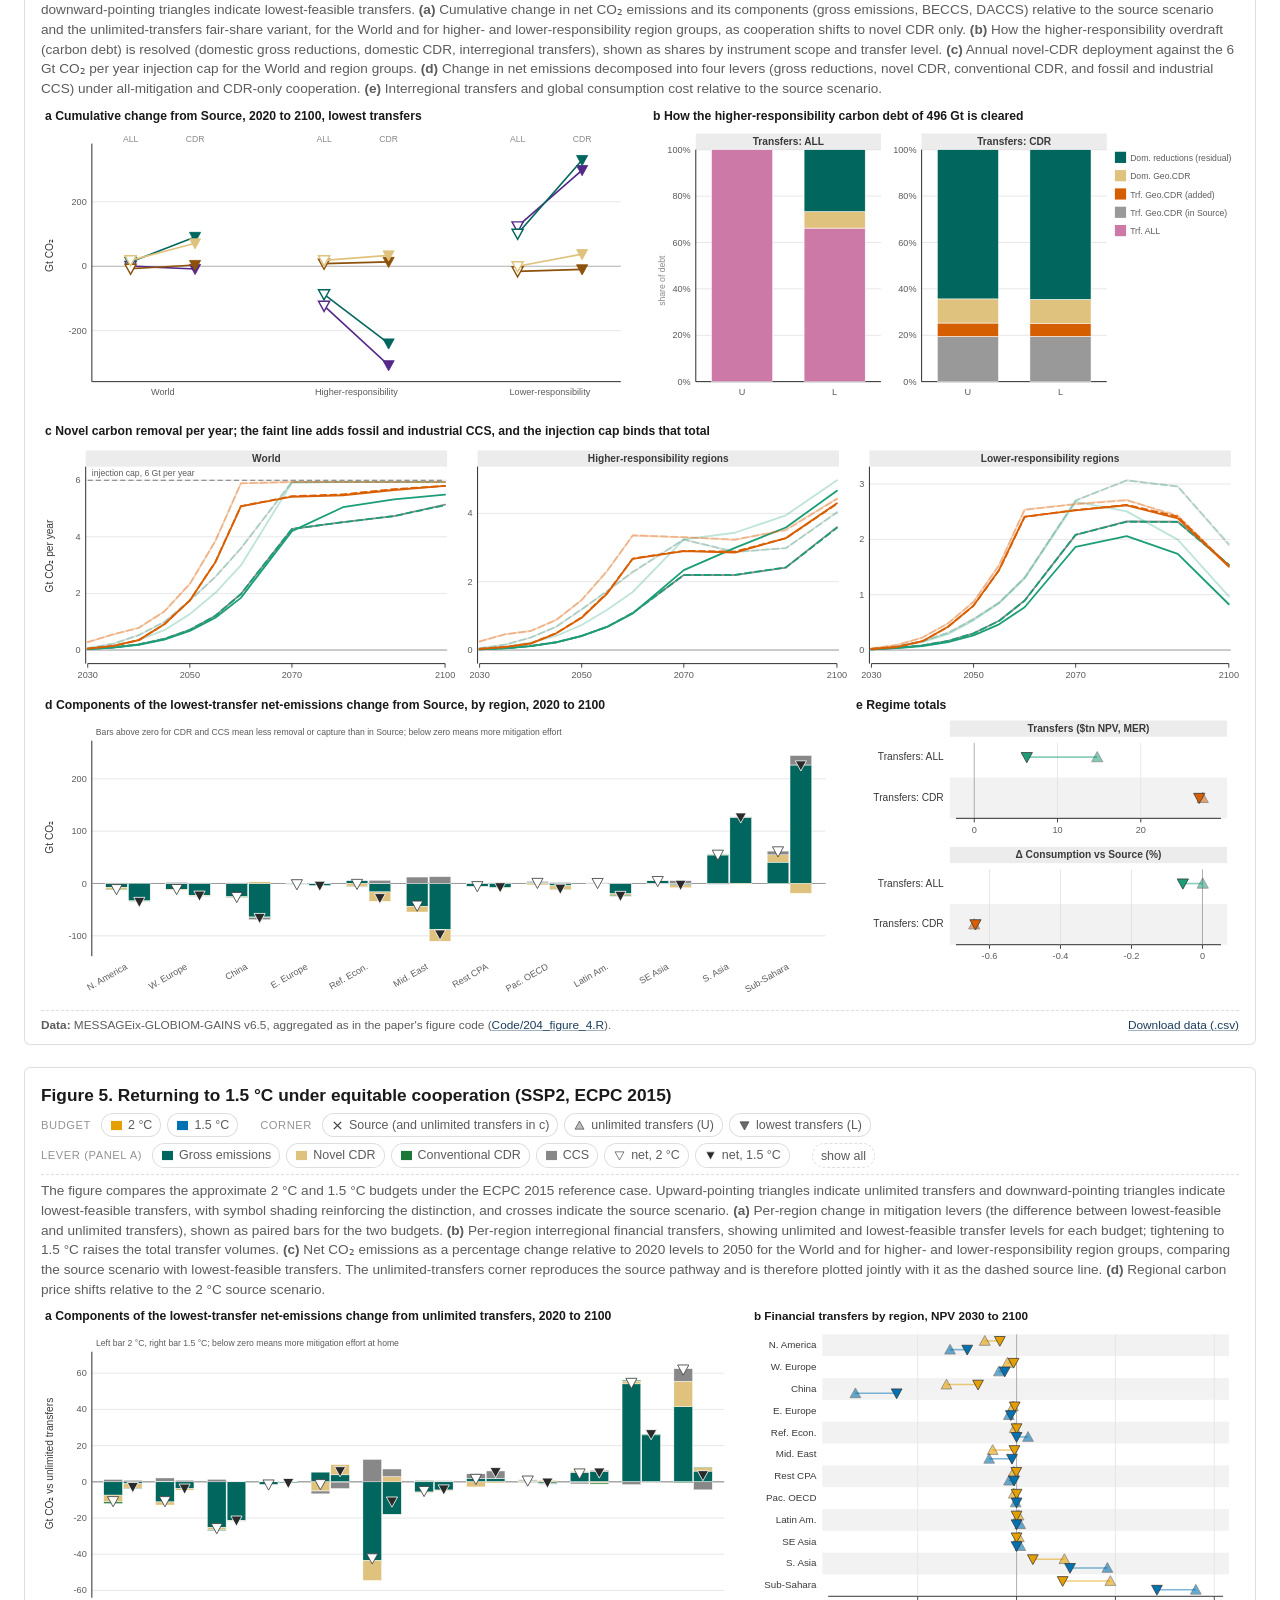
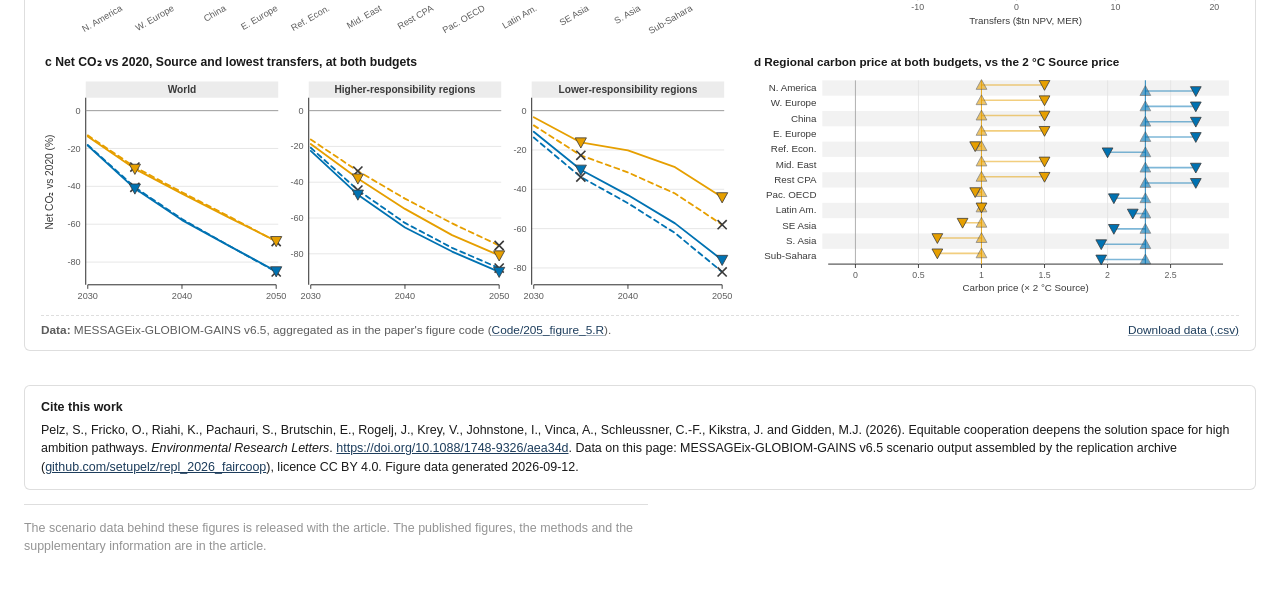
==== commit 471fad62: "test: hold the site figures to the R figure data The R scripts and the Python site builder compute t" ====
--- a/site/index.html
+++ b/site/index.html
@@ -75,6 +75,6 @@
 </div>
 <div id="tip"></div>
 <script src="vendor/d3.v7.min.js"></script>
-<script src="figures.js?v=4"></script>
+<script src="figures.js?v=5"></script>
 </body>
 </html>
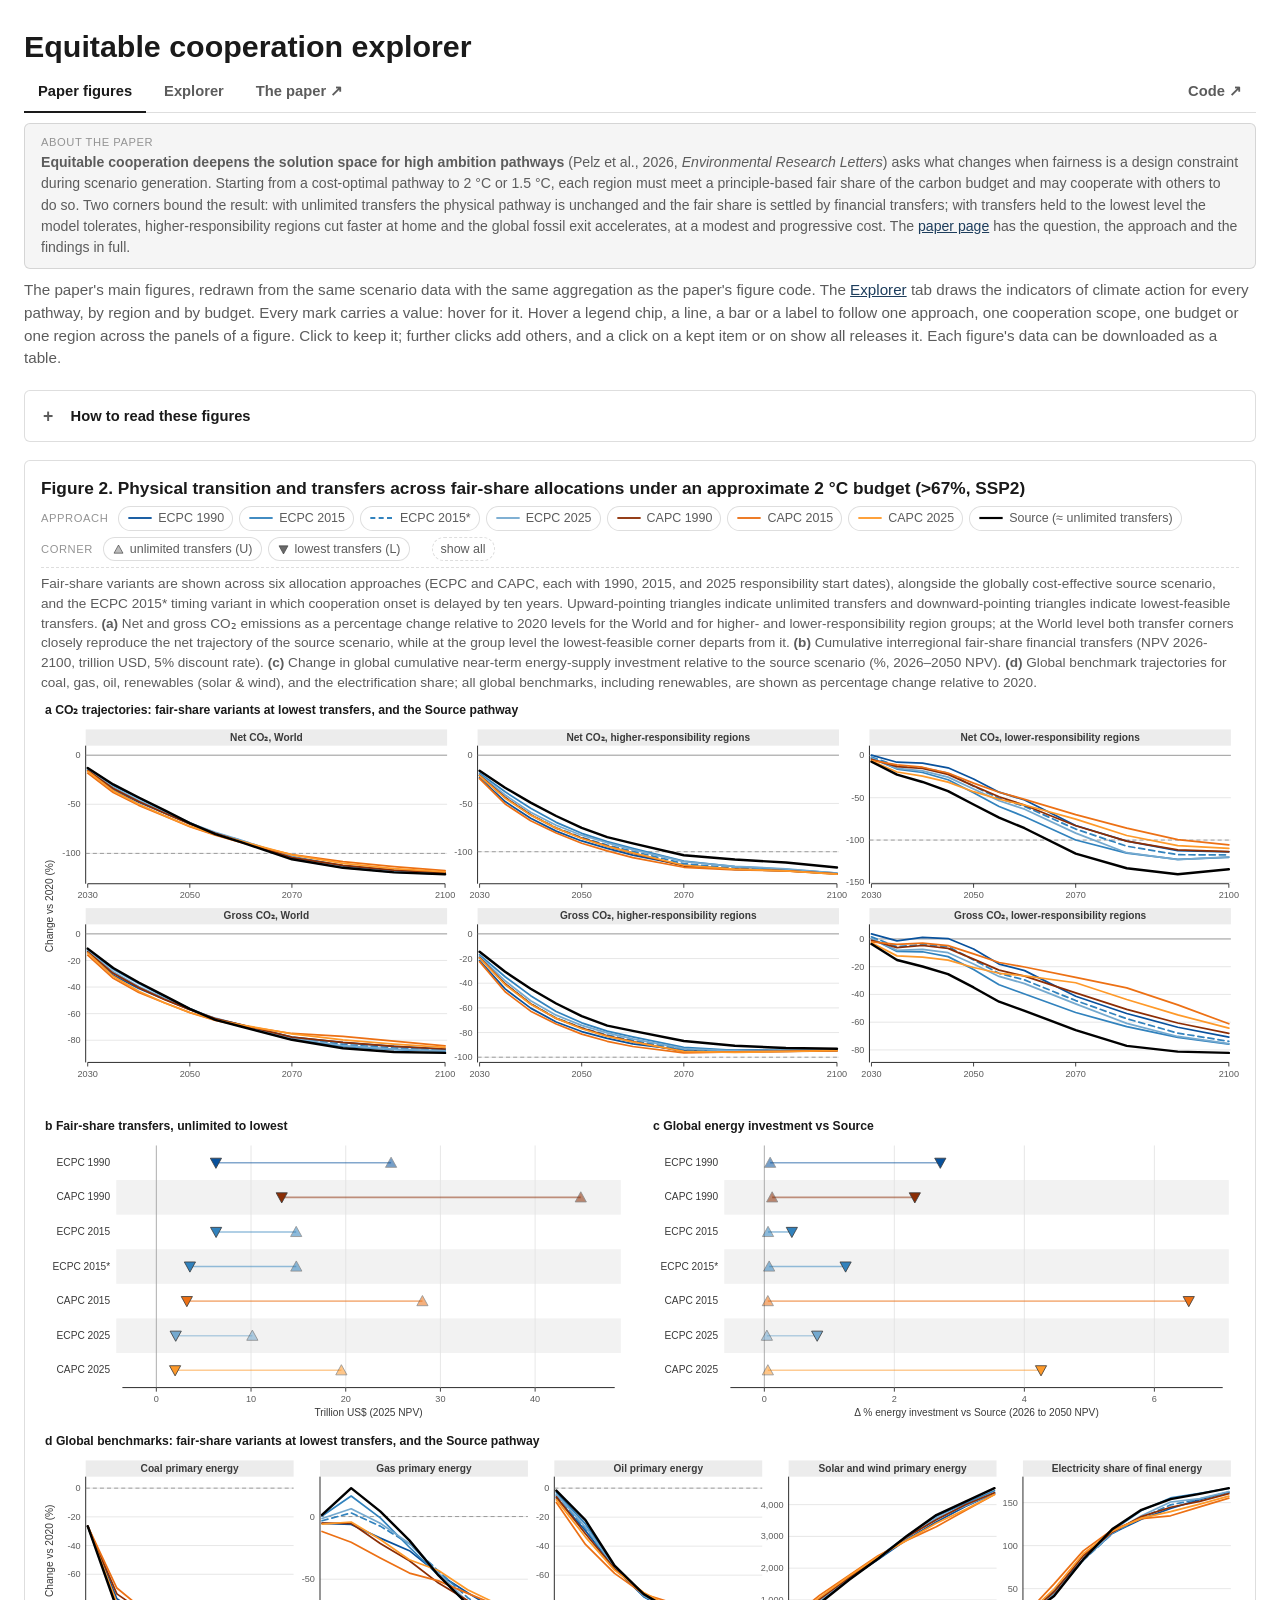
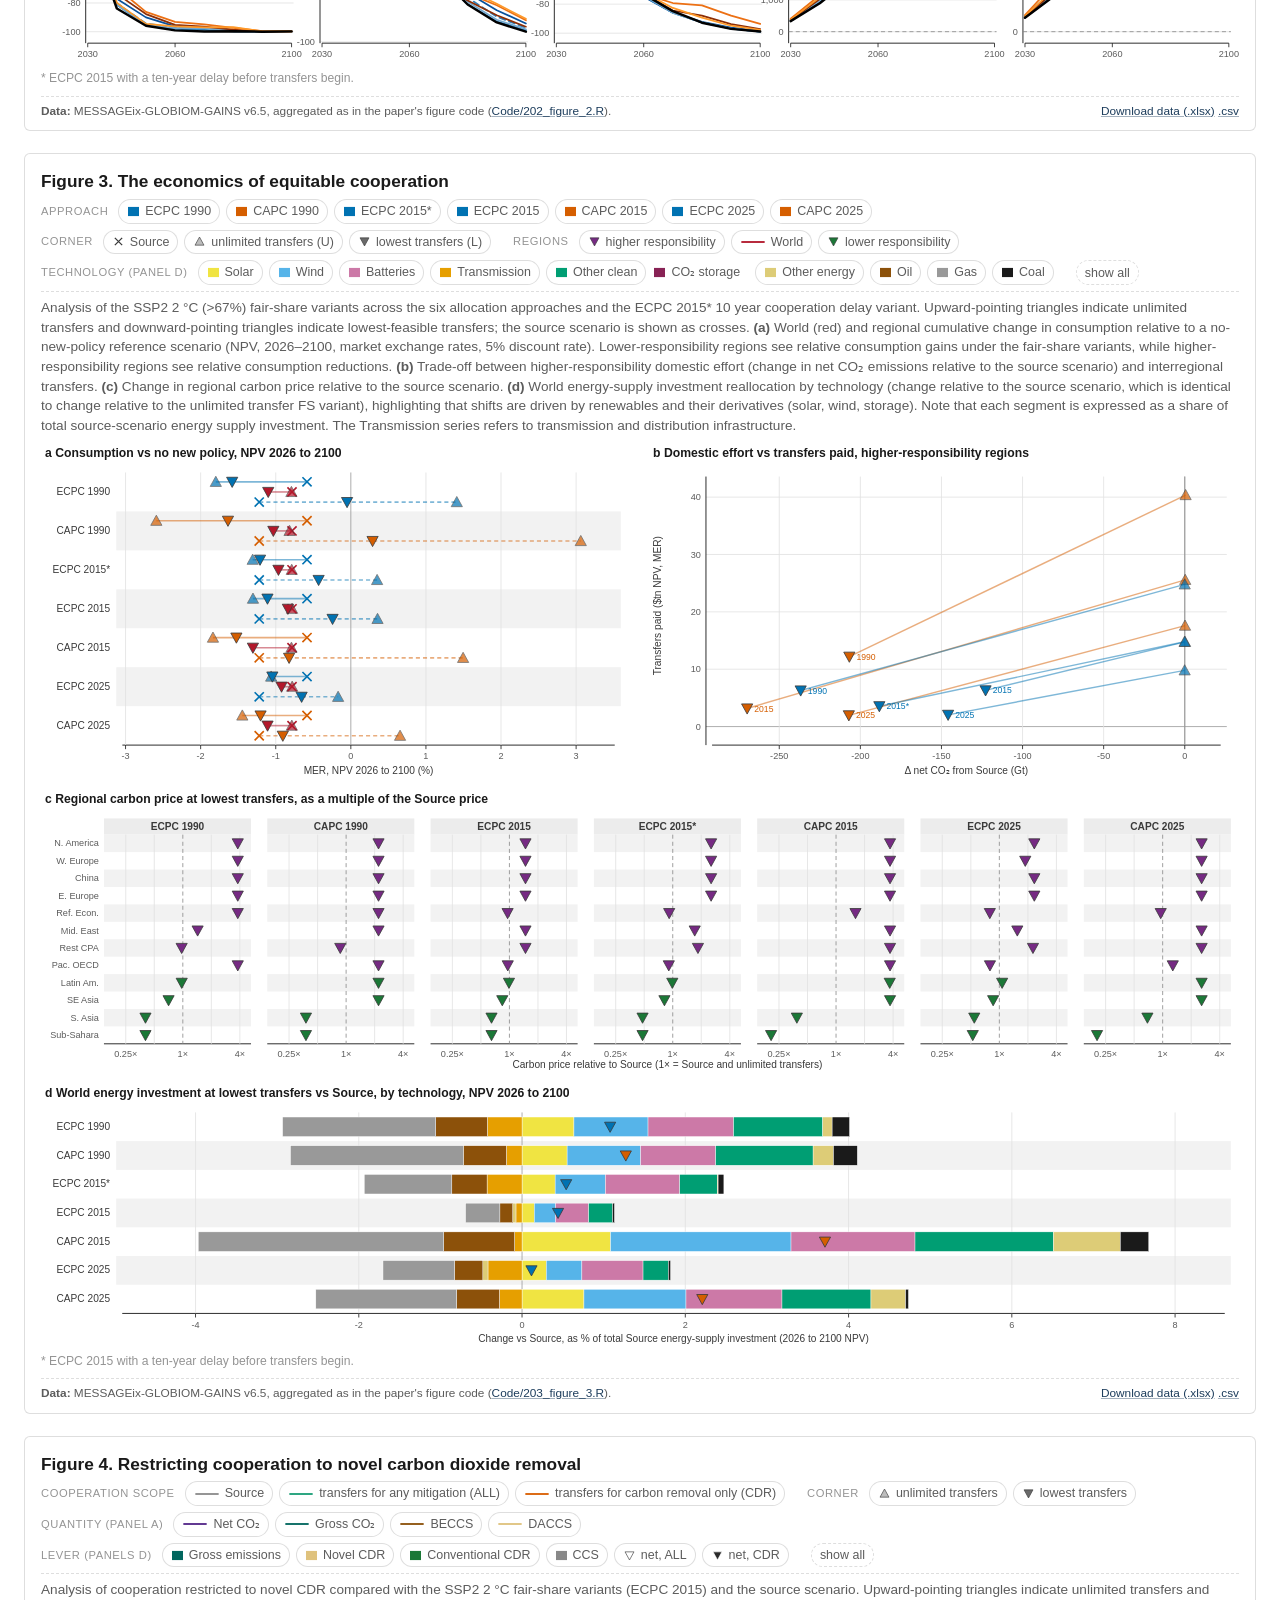
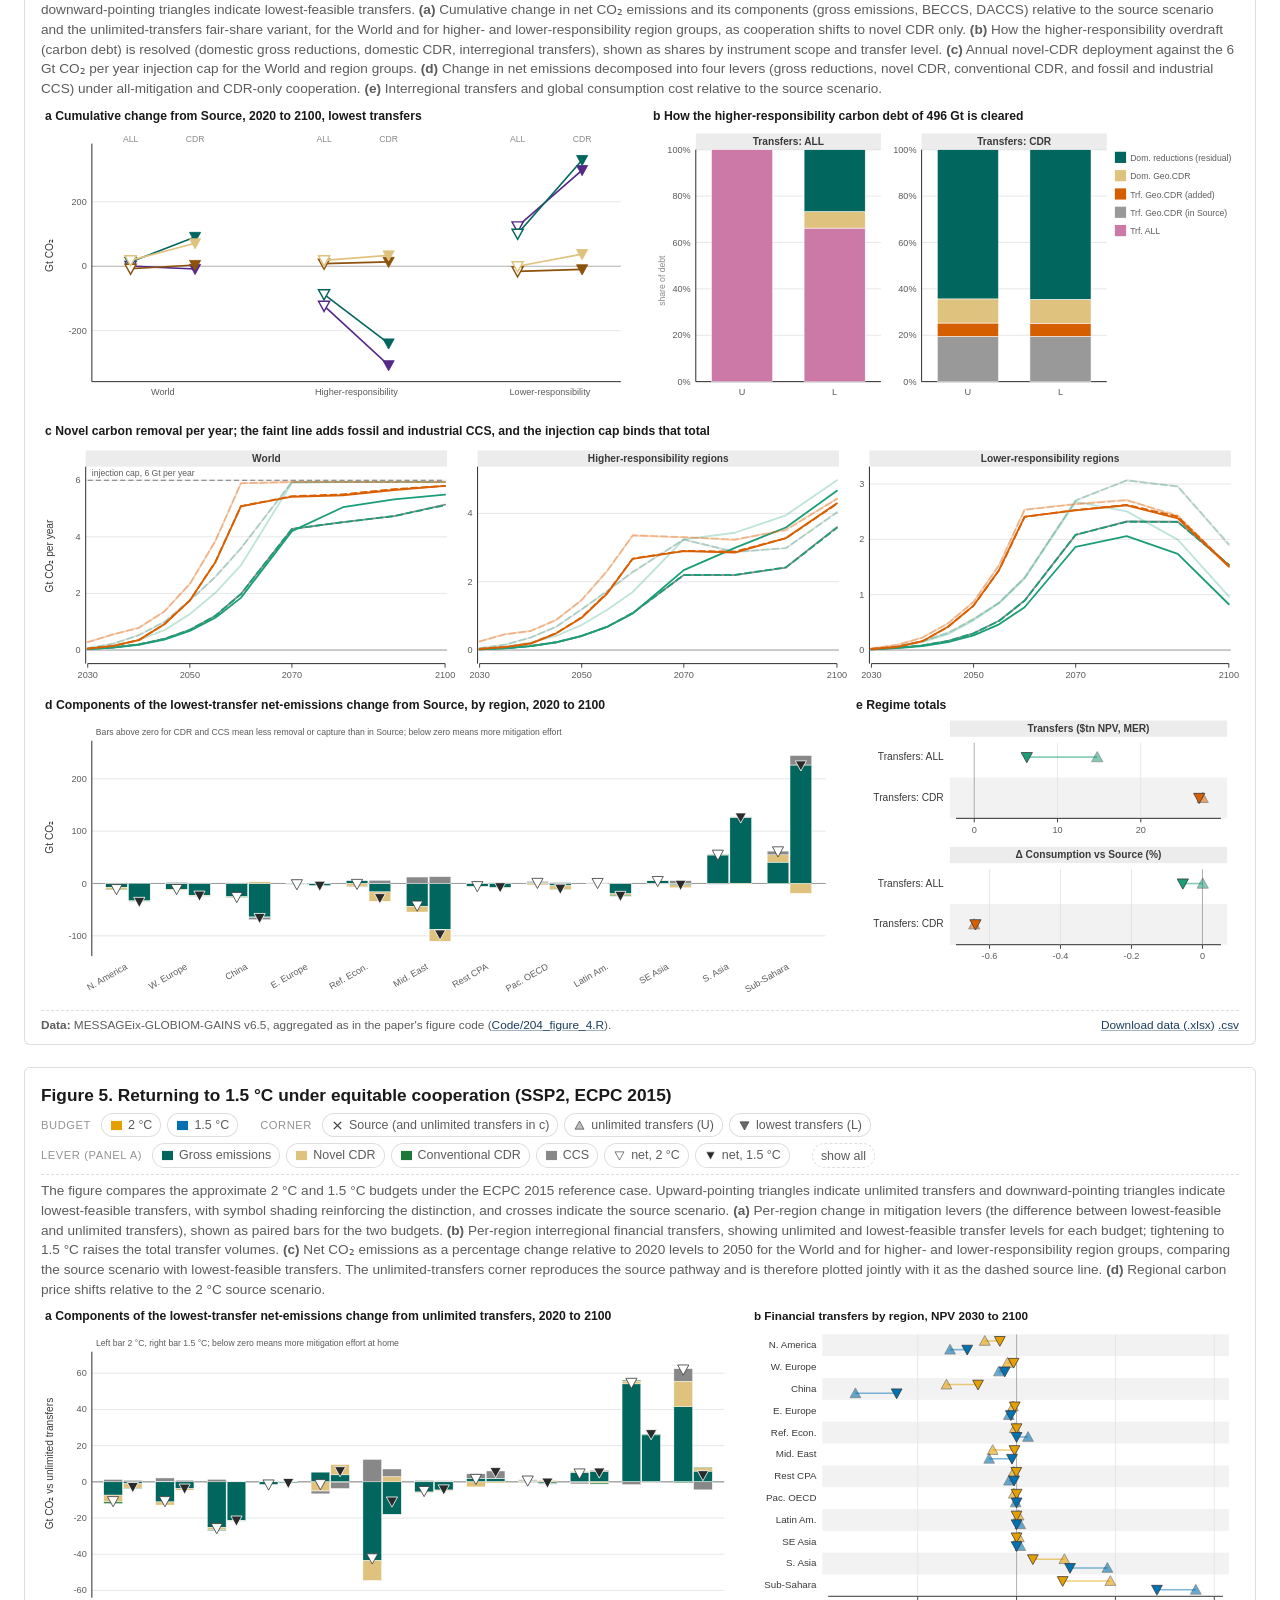
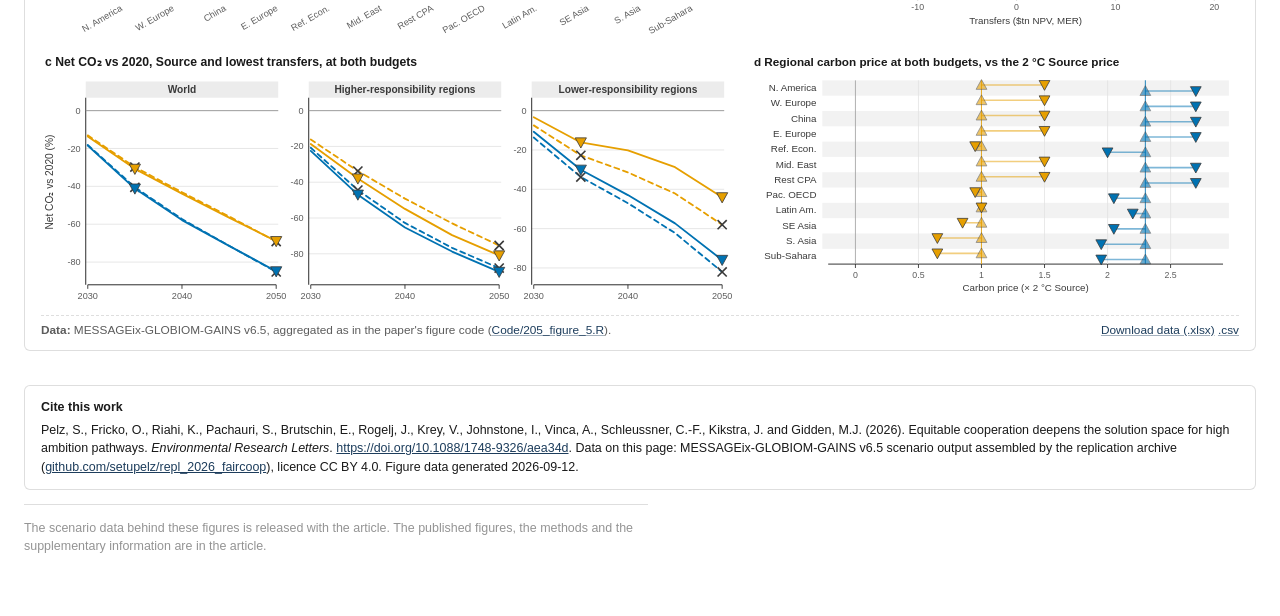
==== commit dbd7e236: "site: paper-figure data as a workbook with README, tidy CSV alongside The figure download was one CS" ====
--- a/site/index.html
+++ b/site/index.html
@@ -11,7 +11,7 @@
   <header class="masthead">
     <h1>Equitable cooperation explorer</h1>
   </header>
-  <nav class="tabs"><a href="index.html" class="on">Paper figures</a><a href="explorer.html">Explorer</a><a href="https://setupelz.com/work/faircoop.html">The paper &#8599;</a><a href="https://github.com/setupelz/repl_2026_faircoop" class="right">Code &#8599;</a></nav>
+  <nav class="tabs"><a href="index.html" class="on">Paper figures</a><a href="explorer.html">Explorer</a><a href="https://doi.org/10.1088/1748-9326/aea34d">The paper &#8599;</a><a href="https://github.com/setupelz/repl_2026_faircoop" class="right">Code &#8599;</a></nav>
   <div class="about">
     <div class="about-k">About the paper</div>
     <p><b>Equitable cooperation deepens the solution space for high ambition pathways</b> (Pelz et al., 2026,
@@ -75,6 +75,7 @@
 </div>
 <div id="tip"></div>
 <script src="vendor/d3.v7.min.js"></script>
-<script src="figures.js?v=5"></script>
+<script src="xlsx.js?v=1"></script>
+<script src="figures.js?v=6"></script>
 </body>
 </html>
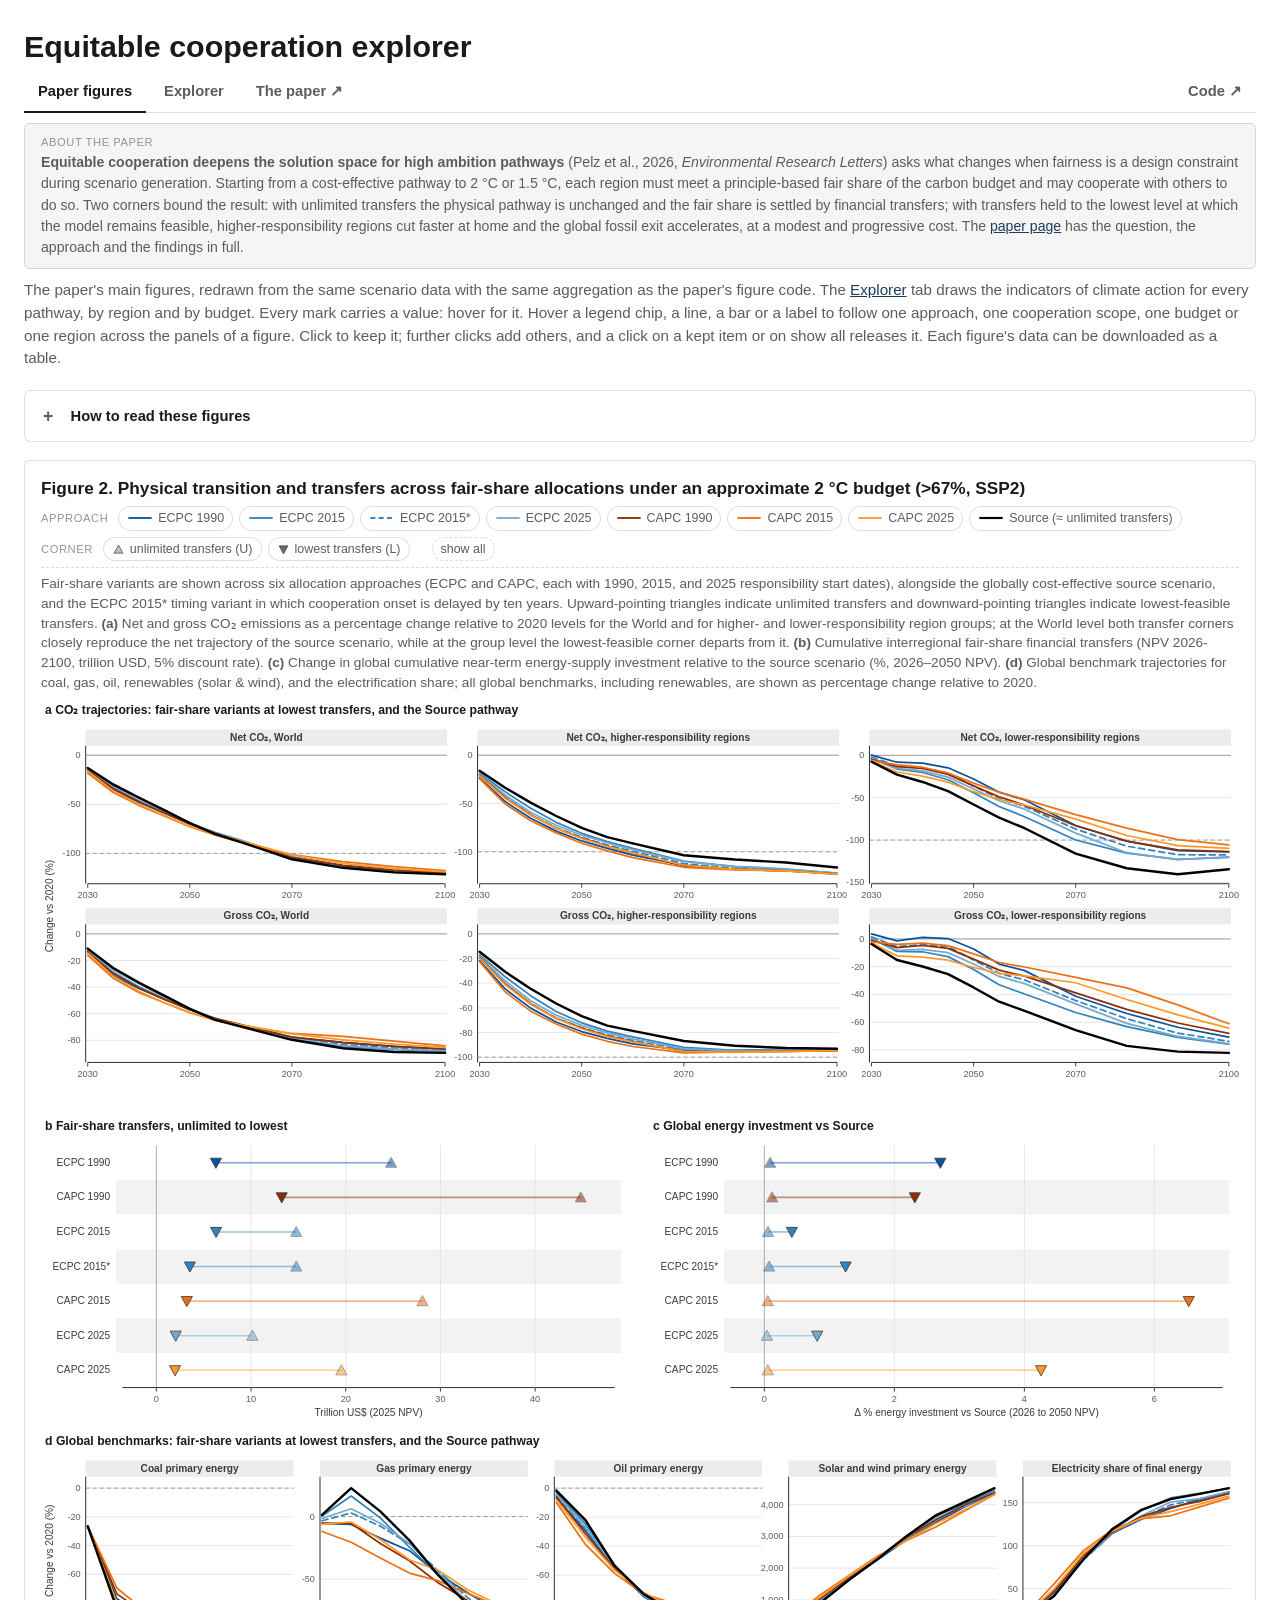
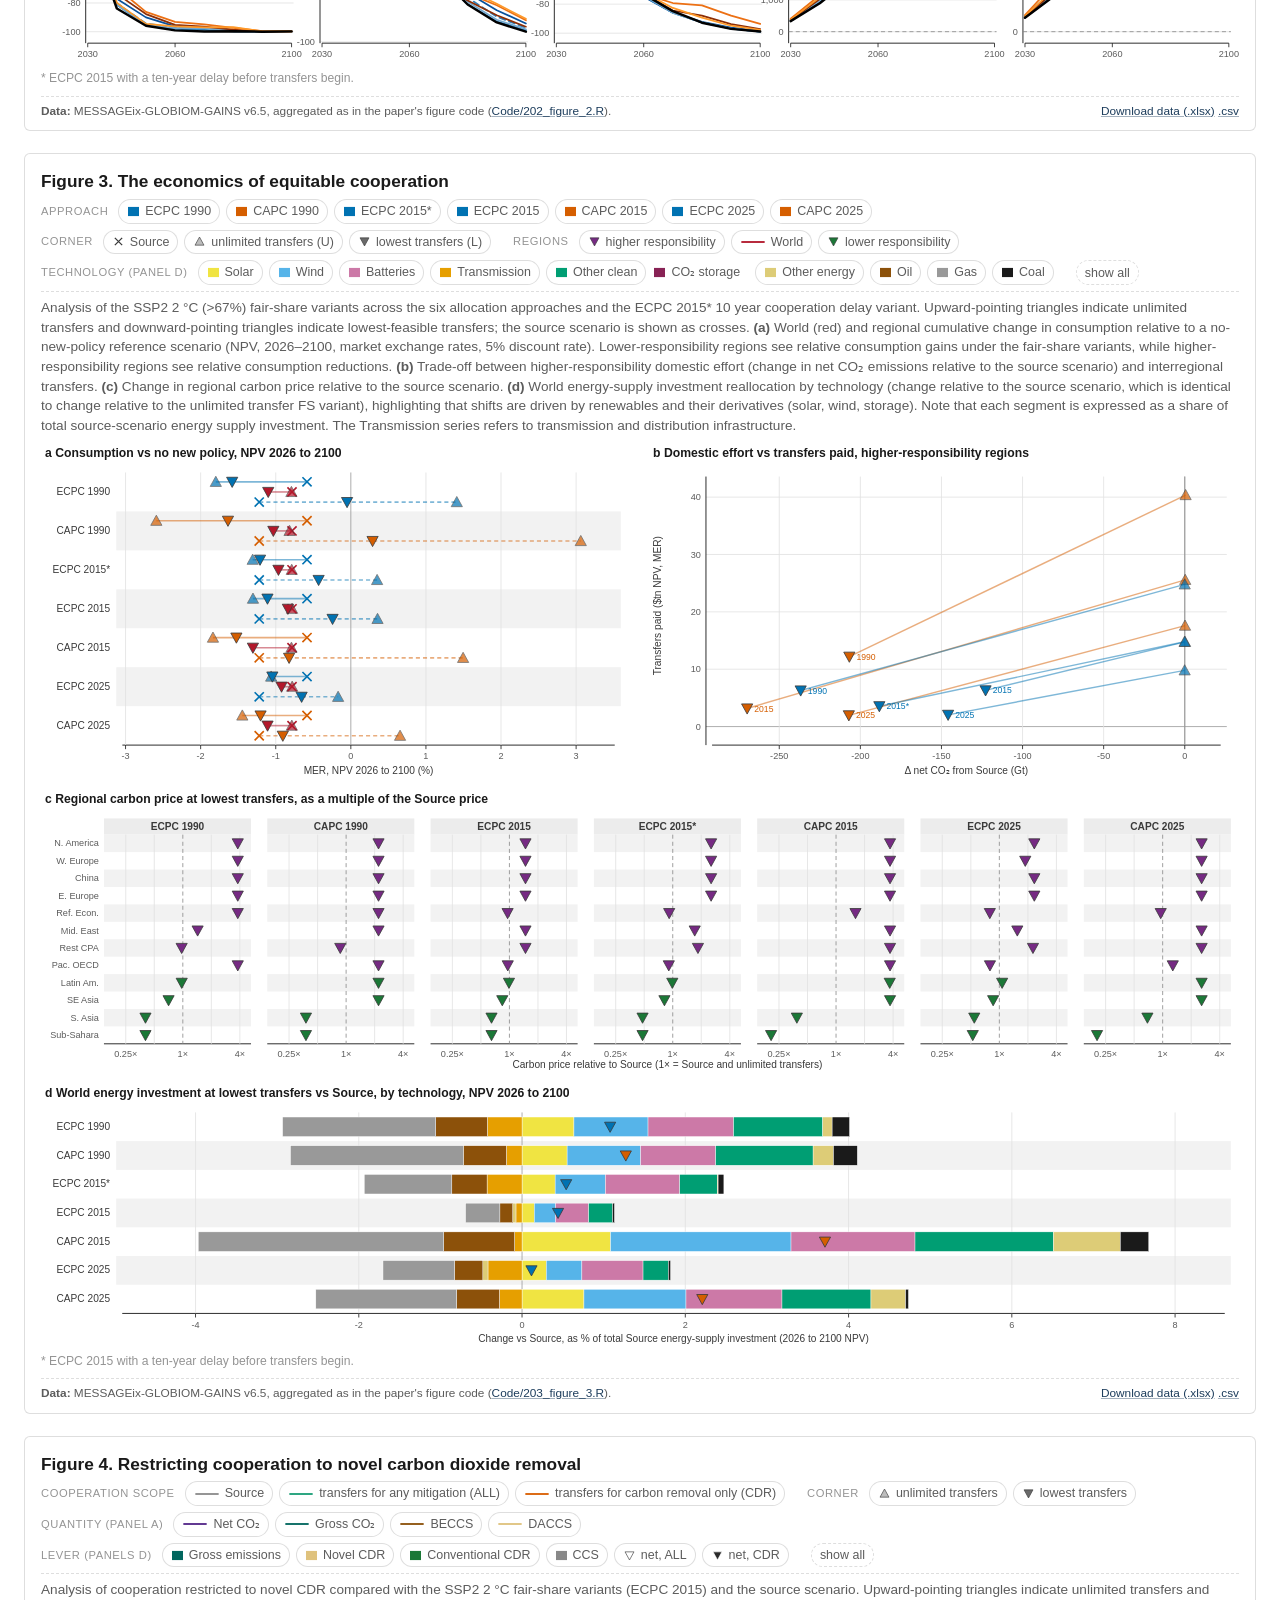
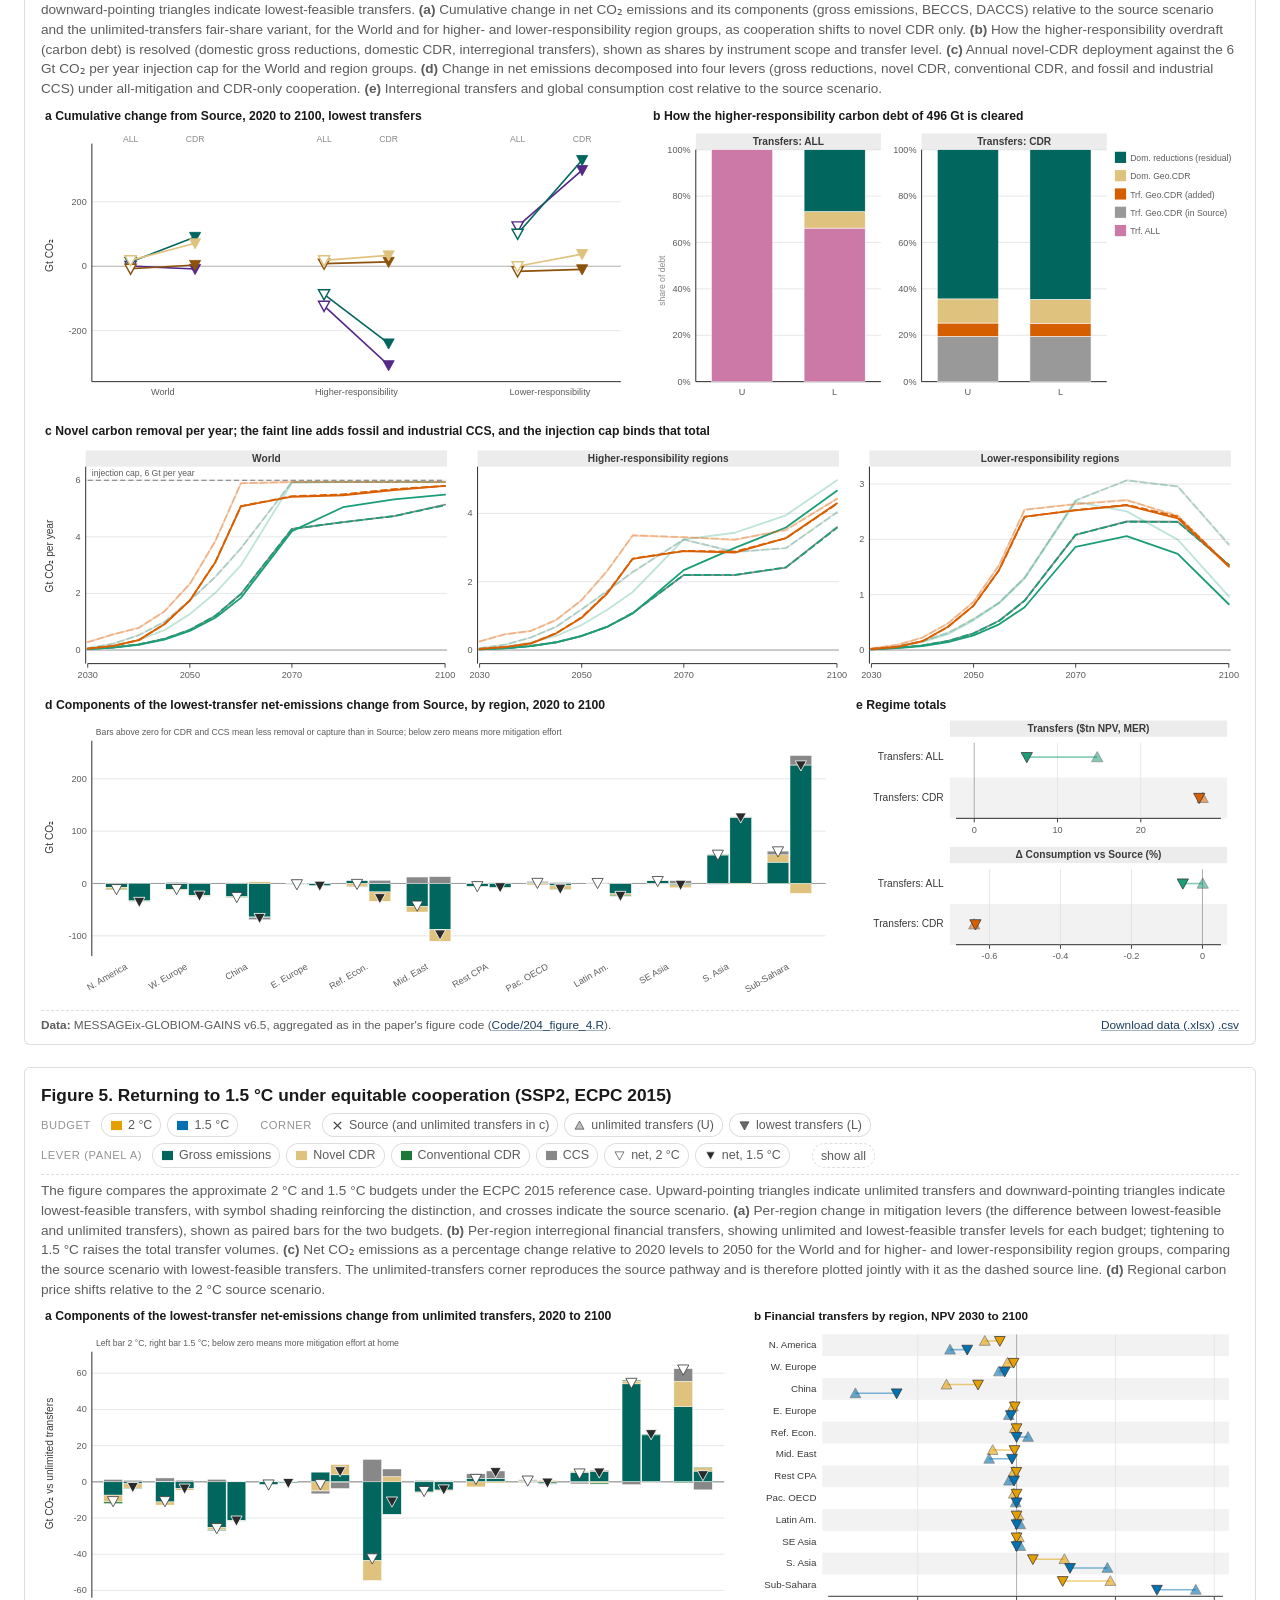
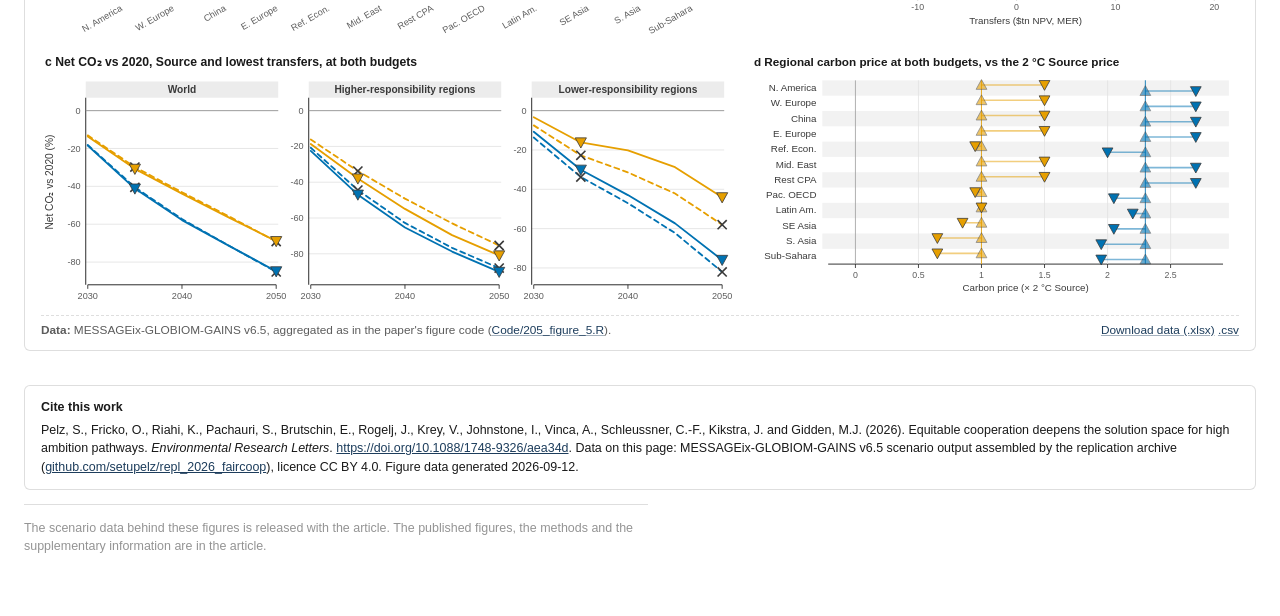
==== commit 0af17a06: "site: align explorer wording with the published paper" ====
--- a/site/index.html
+++ b/site/index.html
@@ -16,10 +16,10 @@
     <div class="about-k">About the paper</div>
     <p><b>Equitable cooperation deepens the solution space for high ambition pathways</b> (Pelz et al., 2026,
     <em>Environmental Research Letters</em>) asks what changes when fairness is a design constraint during scenario
-    generation. Starting from a cost-optimal pathway to 2 °C or 1.5 °C, each
+    generation. Starting from a cost-effective pathway to 2 °C or 1.5 °C, each
     region must meet a principle-based fair share of the carbon budget and may cooperate with others to do so. Two
     corners bound the result: with unlimited transfers the physical pathway is unchanged and the fair share is settled
-    by financial transfers; with transfers held to the lowest level the model tolerates, higher-responsibility regions cut faster at
+    by financial transfers; with transfers held to the lowest level at which the model remains feasible, higher-responsibility regions cut faster at
     home and the global fossil exit accelerates, at a modest and progressive cost. The <a
     href="https://setupelz.com/work/faircoop.html">paper page</a> has the question, the approach and the findings in
     full.</p>
@@ -35,13 +35,13 @@
     <summary>How to read these figures</summary>
     <div class="howto-body">
       <div class="howto-note"><b>Fair shares and carbon debt.</b> Each region receives a share of the carbon budget
-      under a fairness principle. A region that has already used more than its share carries a debt. It can pay the
+      under a fairness principle. A region whose cumulative emissions exceed its allocation carries a carbon debt. It can pay the
       debt down by cutting emissions faster at home, by removing emissions at home, or by financing action in other
       regions.</div>
       <div class="howto-note"><b>The two corners.</b> Under <b>unlimited transfers</b> (U, up-pointing triangle in
-      the paper figures) finance between regions is unlimited, the physical transition matches the cost-optimal
+      the paper figures) finance between regions is unlimited, the physical transition matches the cost-effective
       source pathway, and the fair share is settled by financial transfers. Under <b>lowest transfers</b> (L,
-      down-pointing triangle) finance is held to the lowest level the model tolerates, the higher-responsibility
+      down-pointing triangle) finance is held to the lowest level at which the model remains feasible, the higher-responsibility
       regions cut fossil fuels faster at home, and the regions with less historical responsibility gain room relative
       to the source pathway. A cross marks the source pathway.</div>
       <div class="howto-note"><b>The fair-share variants.</b> ECPC shares the budget by equal cumulative emissions
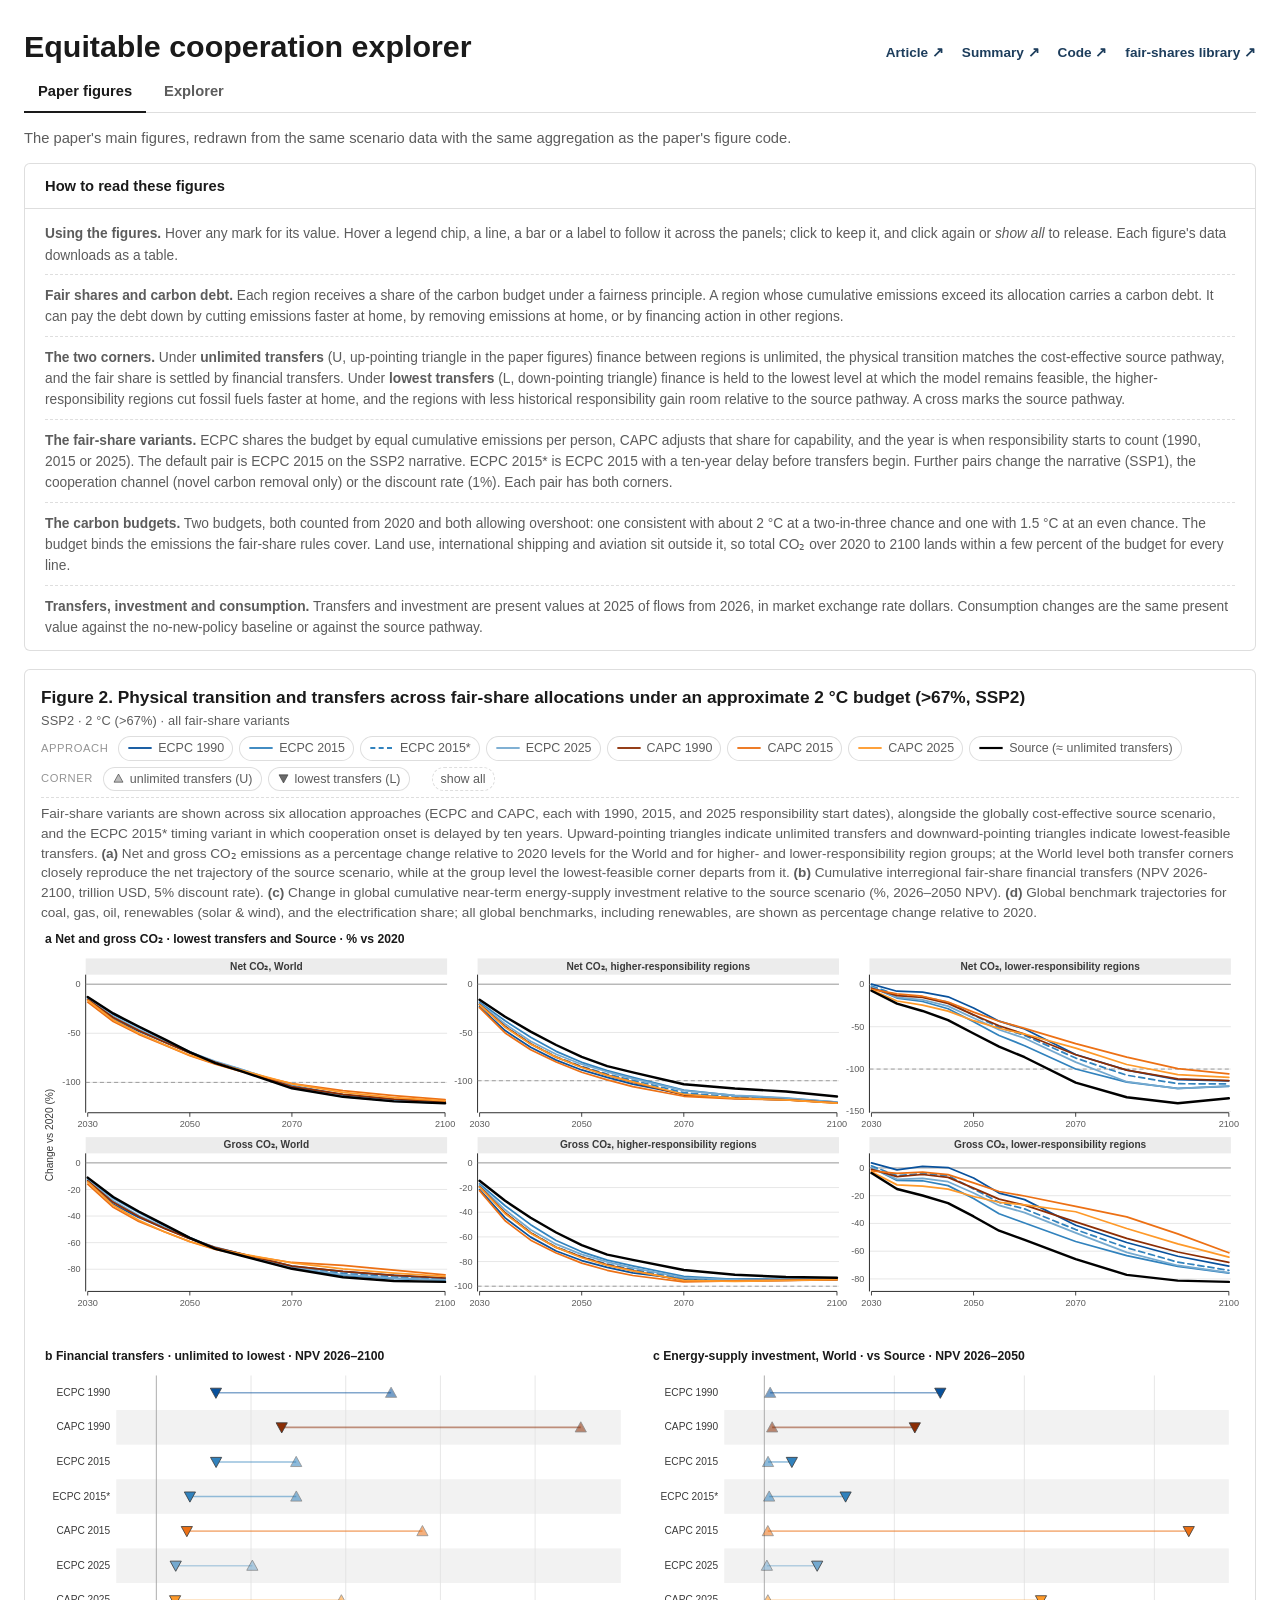
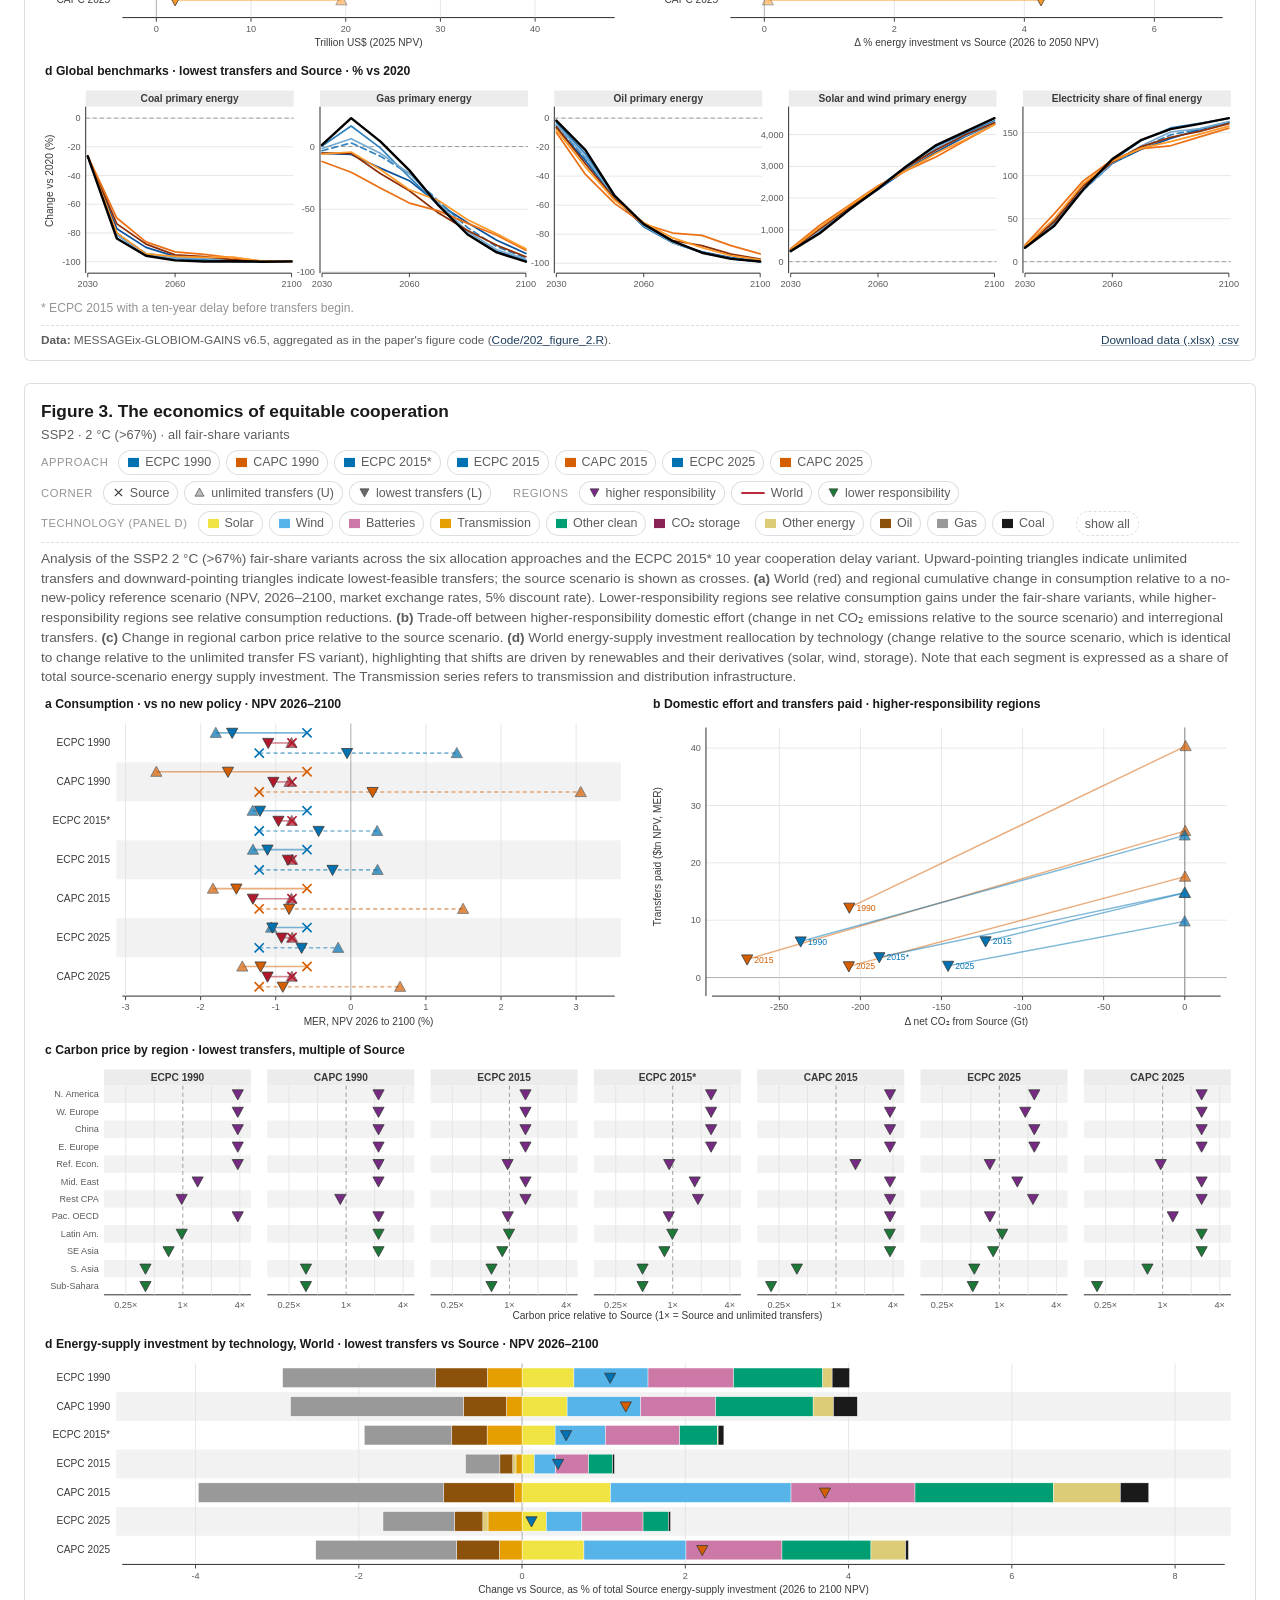
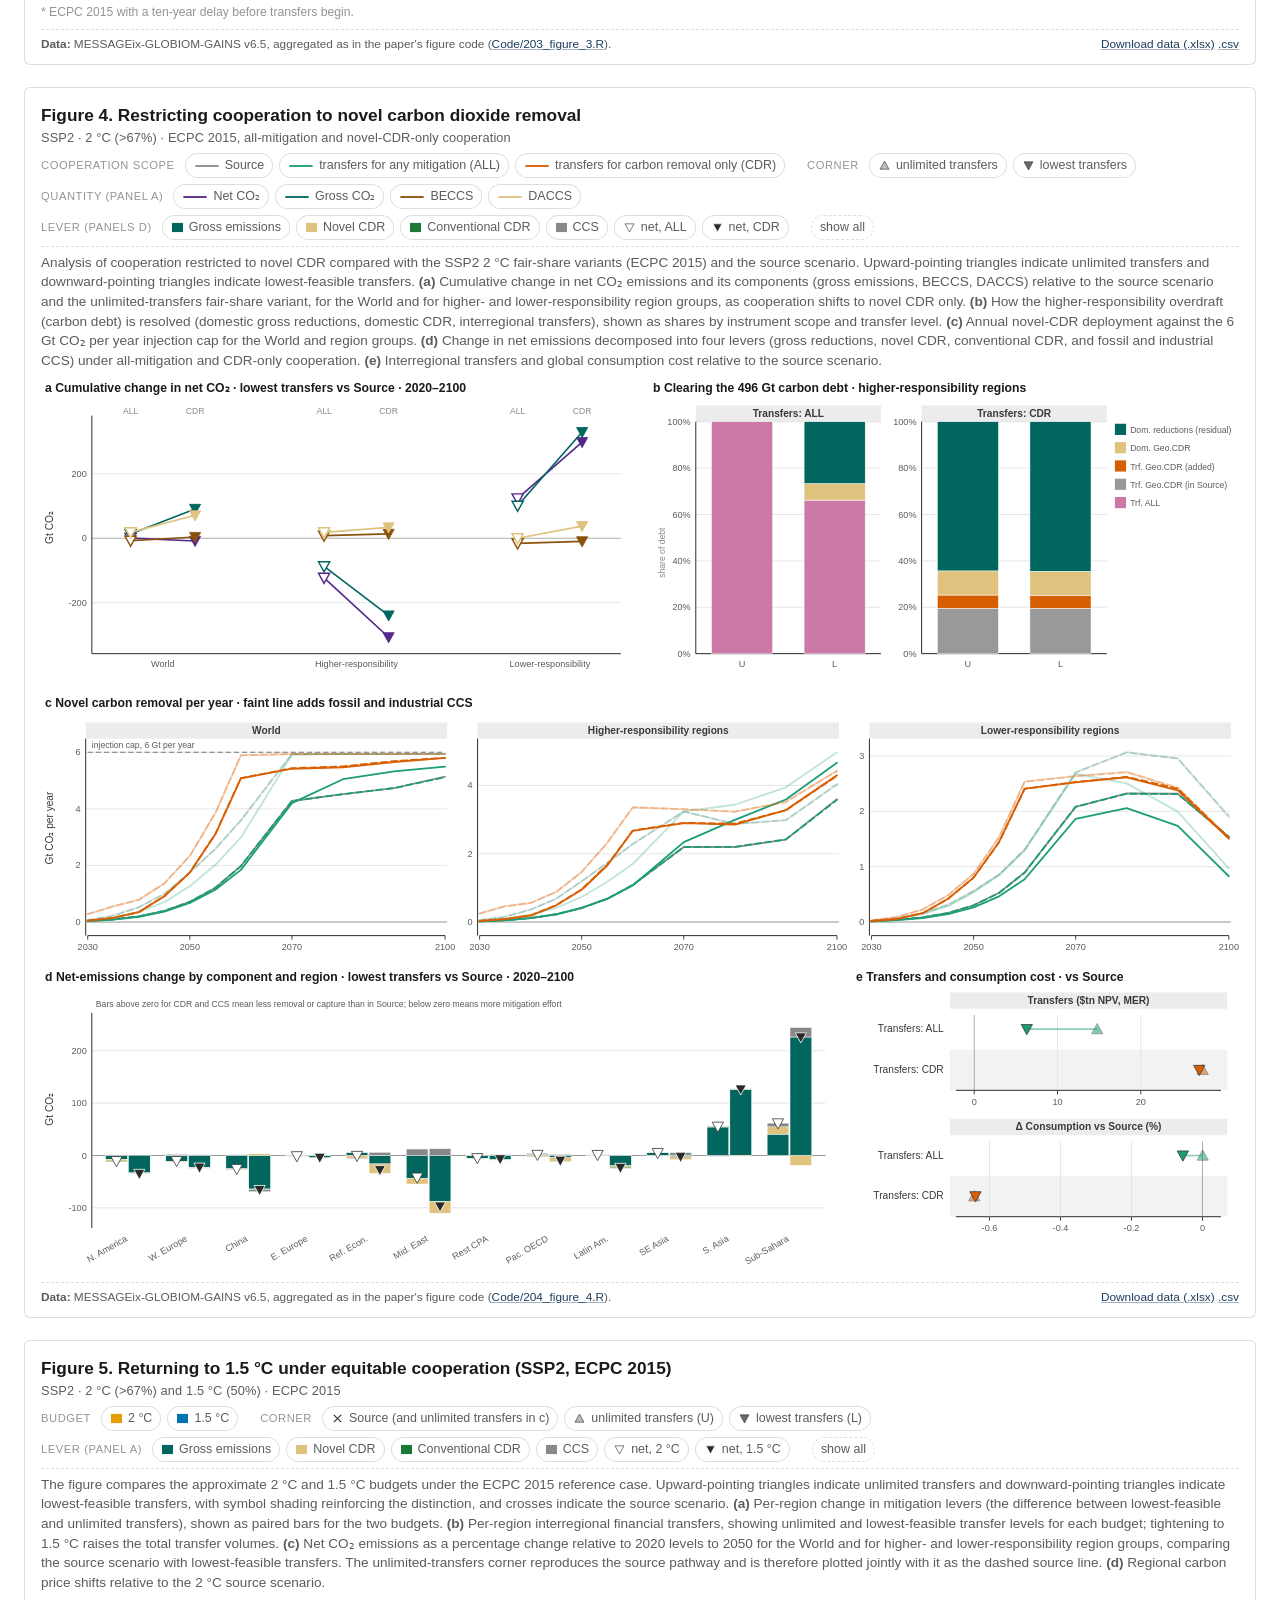
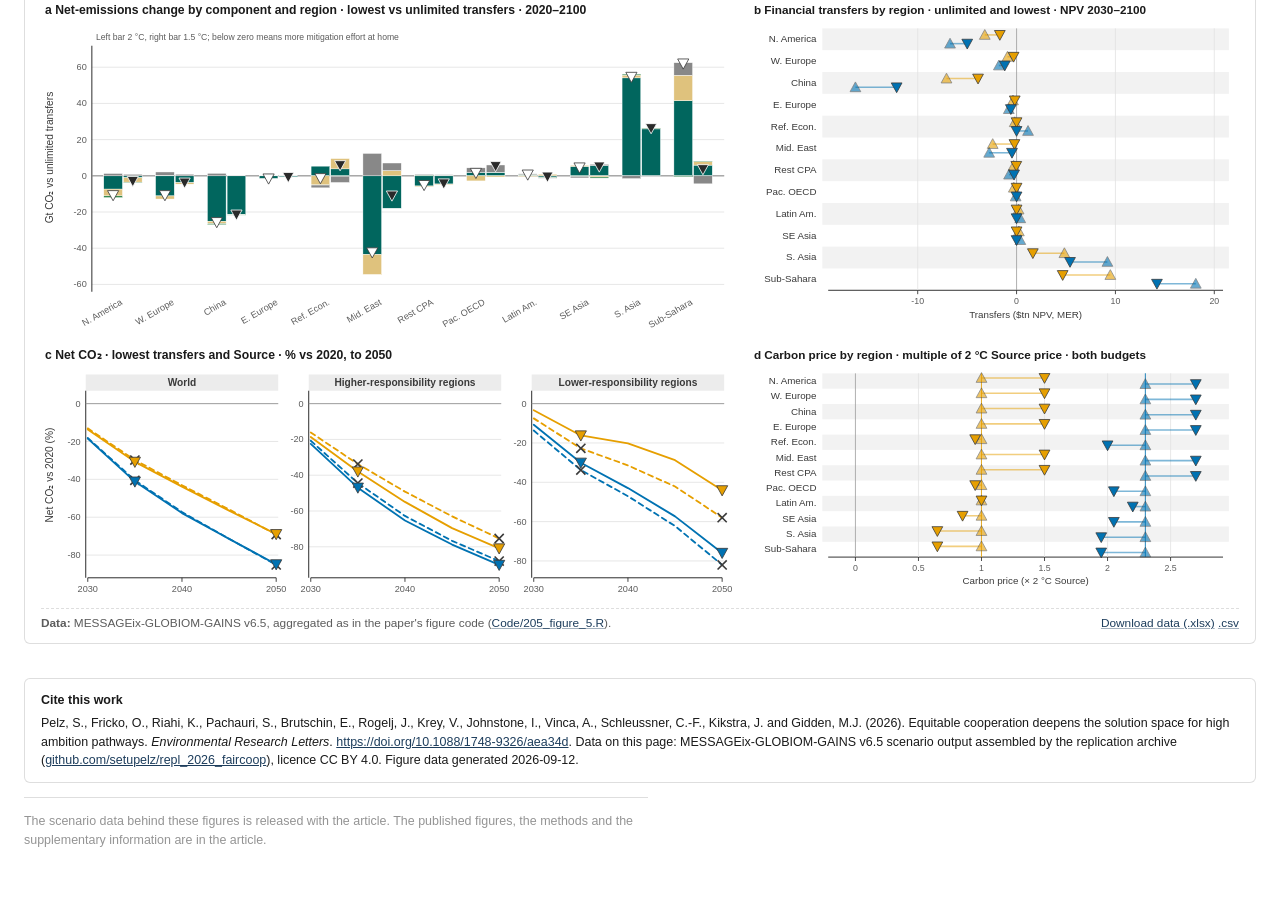
==== commit b16b318a: "site: tidy explorer header, fixed how-to box, standardised figure and panel titles Header now holds " ====
--- a/site/index.html
+++ b/site/index.html
@@ -4,36 +4,27 @@
 <meta charset="UTF-8">
 <meta name="viewport" content="width=device-width, initial-scale=1.0">
 <title>Equitable cooperation deepens the solution space for high ambition pathways: explorer</title>
-<link rel="stylesheet" href="app.css?v=11">
+<link rel="stylesheet" href="app.css?v=17">
 </head>
 <body>
 <div class="wrap">
   <header class="masthead">
     <h1>Equitable cooperation explorer</h1>
+    <nav class="out">
+      <a href="https://doi.org/10.1088/1748-9326/aea34d" title="The published article in Environmental Research Letters">Article &#8599;</a>
+      <a href="https://setupelz.com/work/faircoop.html" title="Plain-language summary of the question, approach and findings">Summary &#8599;</a>
+      <a href="https://github.com/setupelz/repl_2026_faircoop" title="Replication code and scenario data behind every figure">Code &#8599;</a>
+      <a href="https://github.com/setupelz/fair-shares" title="The Python library that computed the regional fair shares">fair-shares library &#8599;</a>
+    </nav>
   </header>
-  <nav class="tabs"><a href="index.html" class="on">Paper figures</a><a href="explorer.html">Explorer</a><a href="https://doi.org/10.1088/1748-9326/aea34d">The paper &#8599;</a><a href="https://github.com/setupelz/repl_2026_faircoop" class="right">Code &#8599;</a></nav>
-  <div class="about">
-    <div class="about-k">About the paper</div>
-    <p><b>Equitable cooperation deepens the solution space for high ambition pathways</b> (Pelz et al., 2026,
-    <em>Environmental Research Letters</em>) asks what changes when fairness is a design constraint during scenario
-    generation. Starting from a cost-effective pathway to 2 °C or 1.5 °C, each
-    region must meet a principle-based fair share of the carbon budget and may cooperate with others to do so. Two
-    corners bound the result: with unlimited transfers the physical pathway is unchanged and the fair share is settled
-    by financial transfers; with transfers held to the lowest level at which the model remains feasible, higher-responsibility regions cut faster at
-    home and the global fossil exit accelerates, at a modest and progressive cost. The <a
-    href="https://setupelz.com/work/faircoop.html">paper page</a> has the question, the approach and the findings in
-    full.</p>
-  </div>
-  <p class="lede">The paper's main figures, redrawn from the same scenario data with the same aggregation as the paper's
-  figure code. The <a href="explorer.html">Explorer</a> tab draws the indicators of climate action for every pathway,
-  by region and by budget.
-  Every mark carries a value: hover for it. Hover a legend chip, a line, a bar or a label to follow one approach, one cooperation scope, one budget or
-  one region across the panels of a figure. Click to keep it; further clicks add others, and a click on a kept item
-  or on show all releases it. Each figure's data can be downloaded as a table.</p>
+  <nav class="tabs"><a href="index.html" class="on">Paper figures</a><a href="explorer.html">Explorer</a></nav>
+  <p class="lede">The paper's main figures, redrawn from the same scenario data with the same aggregation as the paper's figure code.</p>
 
-  <details class="howto">
-    <summary>How to read these figures</summary>
+  <section class="howto">
+    <h2>How to read these figures</h2>
     <div class="howto-body">
+      <div class="howto-note"><b>Using the figures.</b> Hover any mark for its value. Hover a legend chip, a line, a bar or a label to follow it across the panels;
+      click to keep it, and click again or <i>show all</i> to release. Each figure's data downloads as a table.</div>
       <div class="howto-note"><b>Fair shares and carbon debt.</b> Each region receives a share of the carbon budget
       under a fairness principle. A region whose cumulative emissions exceed its allocation carries a carbon debt. It can pay the
       debt down by cutting emissions faster at home, by removing emissions at home, or by financing action in other
@@ -57,7 +48,7 @@
       values at 2025 of flows from 2026, in market exchange rate dollars. Consumption changes are the same present
       value against the no-new-policy baseline or against the source pathway.</div>
     </div>
-  </details>
+  </section>
 
   <div class="grid" id="figgrid"></div>
 
@@ -76,6 +67,6 @@
 <div id="tip"></div>
 <script src="vendor/d3.v7.min.js"></script>
 <script src="xlsx.js?v=1"></script>
-<script src="figures.js?v=6"></script>
+<script src="figures.js?v=7"></script>
 </body>
 </html>
--- a/site/app.css
+++ b/site/app.css
@@ -14,10 +14,13 @@
 *{box-sizing:border-box; margin:0}
 body{background:var(--bg); color:var(--text); font-family:Arial,Helvetica,sans-serif; font-size:15px; line-height:1.5;}
 .wrap{max-width:1280px; margin:0 auto; padding:28px 24px 60px}
-header.masthead{display:flex; justify-content:space-between; align-items:flex-end; gap:16px; flex-wrap:wrap; margin-bottom:6px}
+header.masthead{display:flex; justify-content:space-between; align-items:baseline; gap:6px 24px; flex-wrap:wrap; margin-bottom:4px}
+nav.out{display:flex; flex-wrap:wrap; gap:4px 18px; font-size:.85rem; font-weight:600}
+nav.out a{color:var(--link); text-decoration:none; white-space:nowrap}
+nav.out a:hover{text-decoration:underline}
 h1{font-weight:700; font-size:clamp(1.5rem,2.6vw,1.9rem); line-height:1.2}
 .badge{font-size:.75rem; padding:4px 10px; border:1px solid var(--warn); color:var(--warn); border-radius:99px; white-space:nowrap}
-.lede{color:var(--text-dim); margin:10px 0 20px; font-size:.95rem}
+.lede{color:var(--text-dim); margin:14px 0 14px; font-size:.92rem}
 nav.tabs{display:flex; gap:4px; border-bottom:1px solid var(--border); margin:8px 0 6px}
 nav.tabs a{padding:8px 14px; text-decoration:none; color:var(--text-dim); border-bottom:2px solid transparent; margin-bottom:-1px; font-weight:600; font-size:.92rem}
 nav.tabs a.on{color:var(--text); border-bottom-color:var(--text)}
@@ -30,10 +33,8 @@
 .faint{color:var(--text-faint)}
 a{color:var(--link)}
 /* ---------- how to read ---------- */
-details.howto{background:var(--surface); border:1px solid var(--border); border-radius:var(--radius); margin-bottom:18px; overflow:hidden}
-details.howto summary{cursor:pointer; padding:12px 18px; font-weight:600; font-size:.92rem; list-style:none; display:flex; align-items:center; gap:10px}
-details.howto summary::before{content:"+"; font-size:1.1rem; color:var(--text-dim); width:1em}
-details.howto[open] summary::before{content:"–"}
+.howto{background:var(--surface); border:1px solid var(--border); border-radius:var(--radius); margin-bottom:18px; overflow:hidden}
+.howto h2{padding:12px 20px; font-weight:600; font-size:.92rem; line-height:1.4}
 .howto-body{padding:4px 20px 12px; border-top:1px solid var(--border)}
 .howto-note{font-size:.86rem; color:var(--text-dim); line-height:1.55; padding-top:10px}
 .howto-note + .howto-note{border-top:1px dashed var(--border); margin-top:8px}
@@ -113,10 +114,10 @@
 .sticky-bar .controls{margin-bottom:6px}
 
 /* ---------- paper figures tab ---------- */
-nav.tabs a.right{margin-left:auto}
 .figcard .figgrid{display:grid; grid-template-columns:repeat(12,1fr); gap:10px 18px; align-items:start; margin-top:8px}
 .fpanel{min-width:0; background:#ffffff; border-radius:4px}
 .fpanel svg{user-select:none; -webkit-user-select:none}
+.ftag{font-size:.8rem; color:var(--text-dim); margin:2px 0 6px; letter-spacing:.01em}
 .fhead{position:sticky; top:0; z-index:6; background:var(--surface); padding:2px 0 6px; border-bottom:1px dashed var(--border); margin-bottom:6px}
 .flegend{display:flex; flex-wrap:wrap; gap:6px 22px; margin:6px 0 0}
 .fchip.static{border-color:transparent; padding-left:0}
@@ -133,7 +134,3 @@
 .figcard [data-k]{transition:opacity .2s}
 @media (max-width:760px){ .figcard .figgrid{grid-template-columns:1fr} .fpanel{grid-column:span 1 !important} }
 
-/* ---------- about the paper ---------- */
-.about{background:var(--surface2); border:1px solid var(--border); border-radius:var(--radius); padding:10px 16px; margin:10px 0 6px; font-size:.88rem; color:var(--text-dim); line-height:1.5}
-.about-k{font-size:.7rem; letter-spacing:.05em; text-transform:uppercase; color:var(--text-faint); margin-bottom:2px}
-.about p{margin:0}
